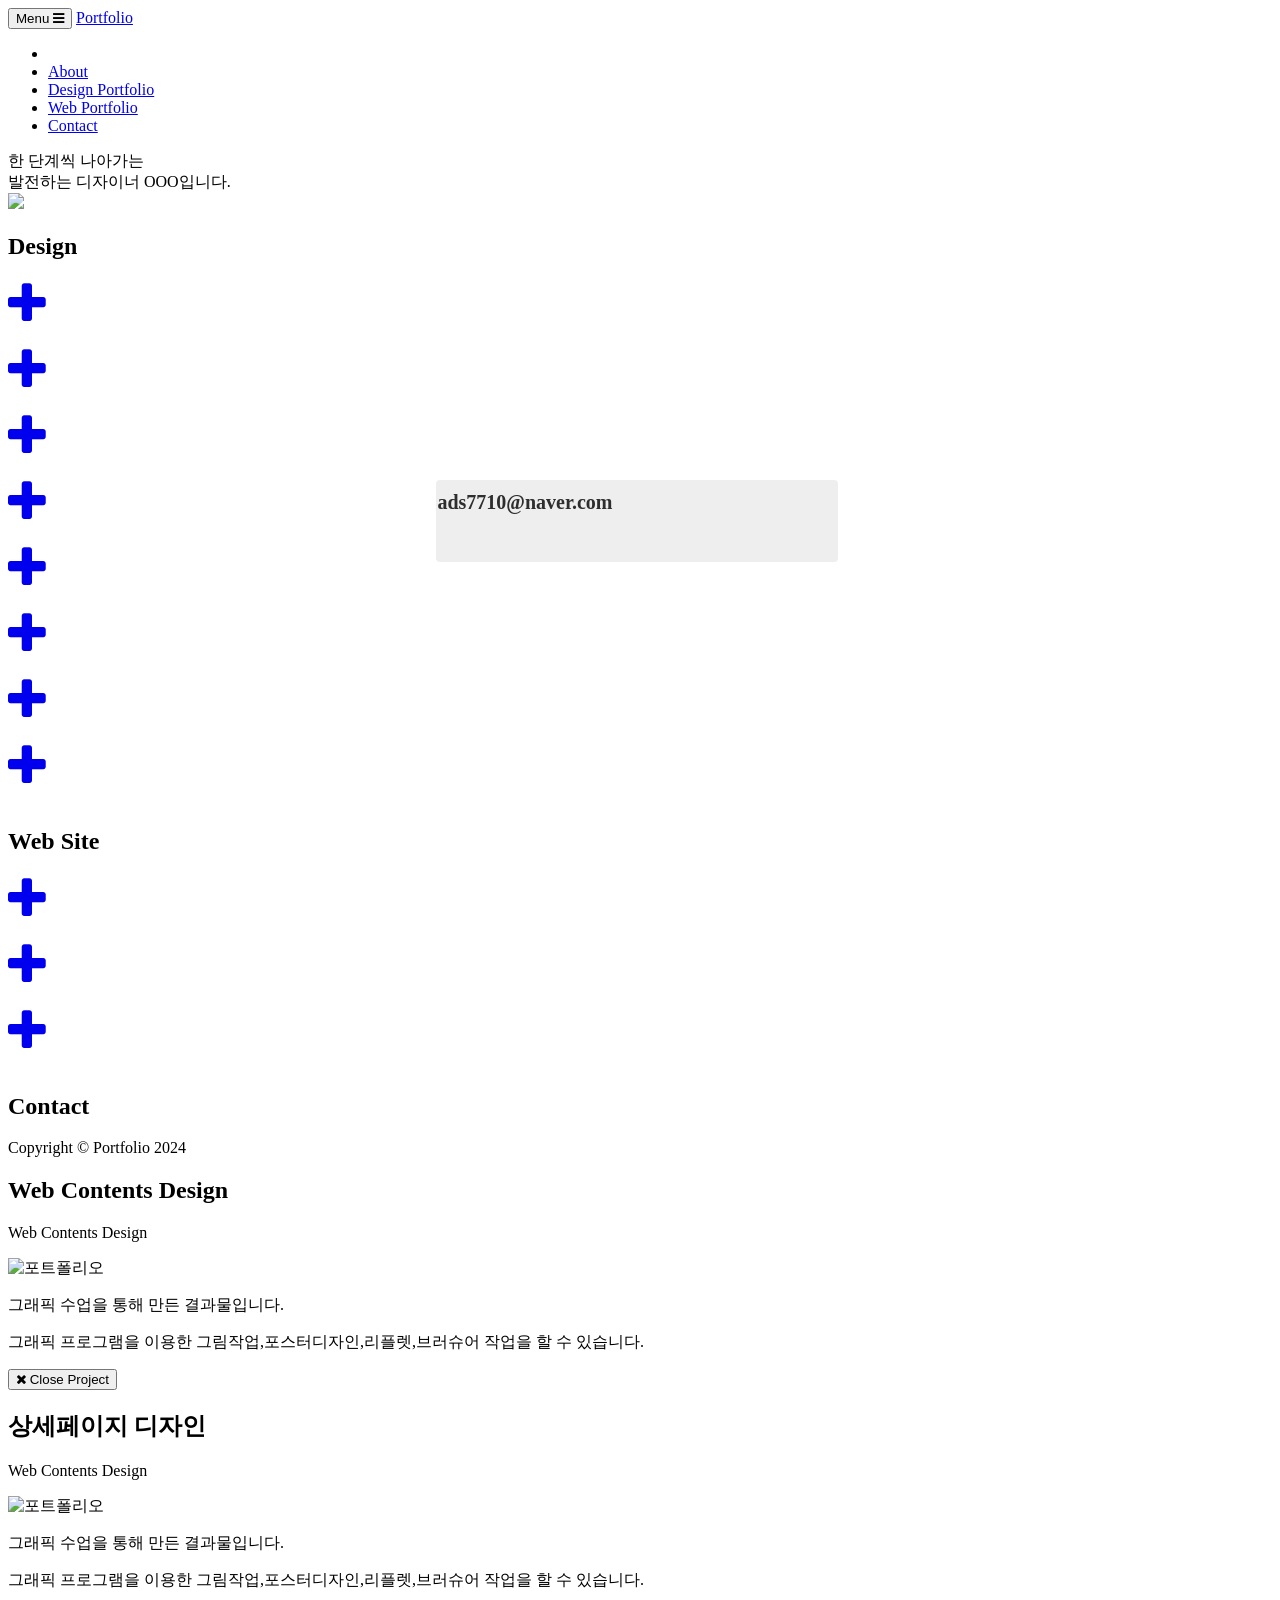
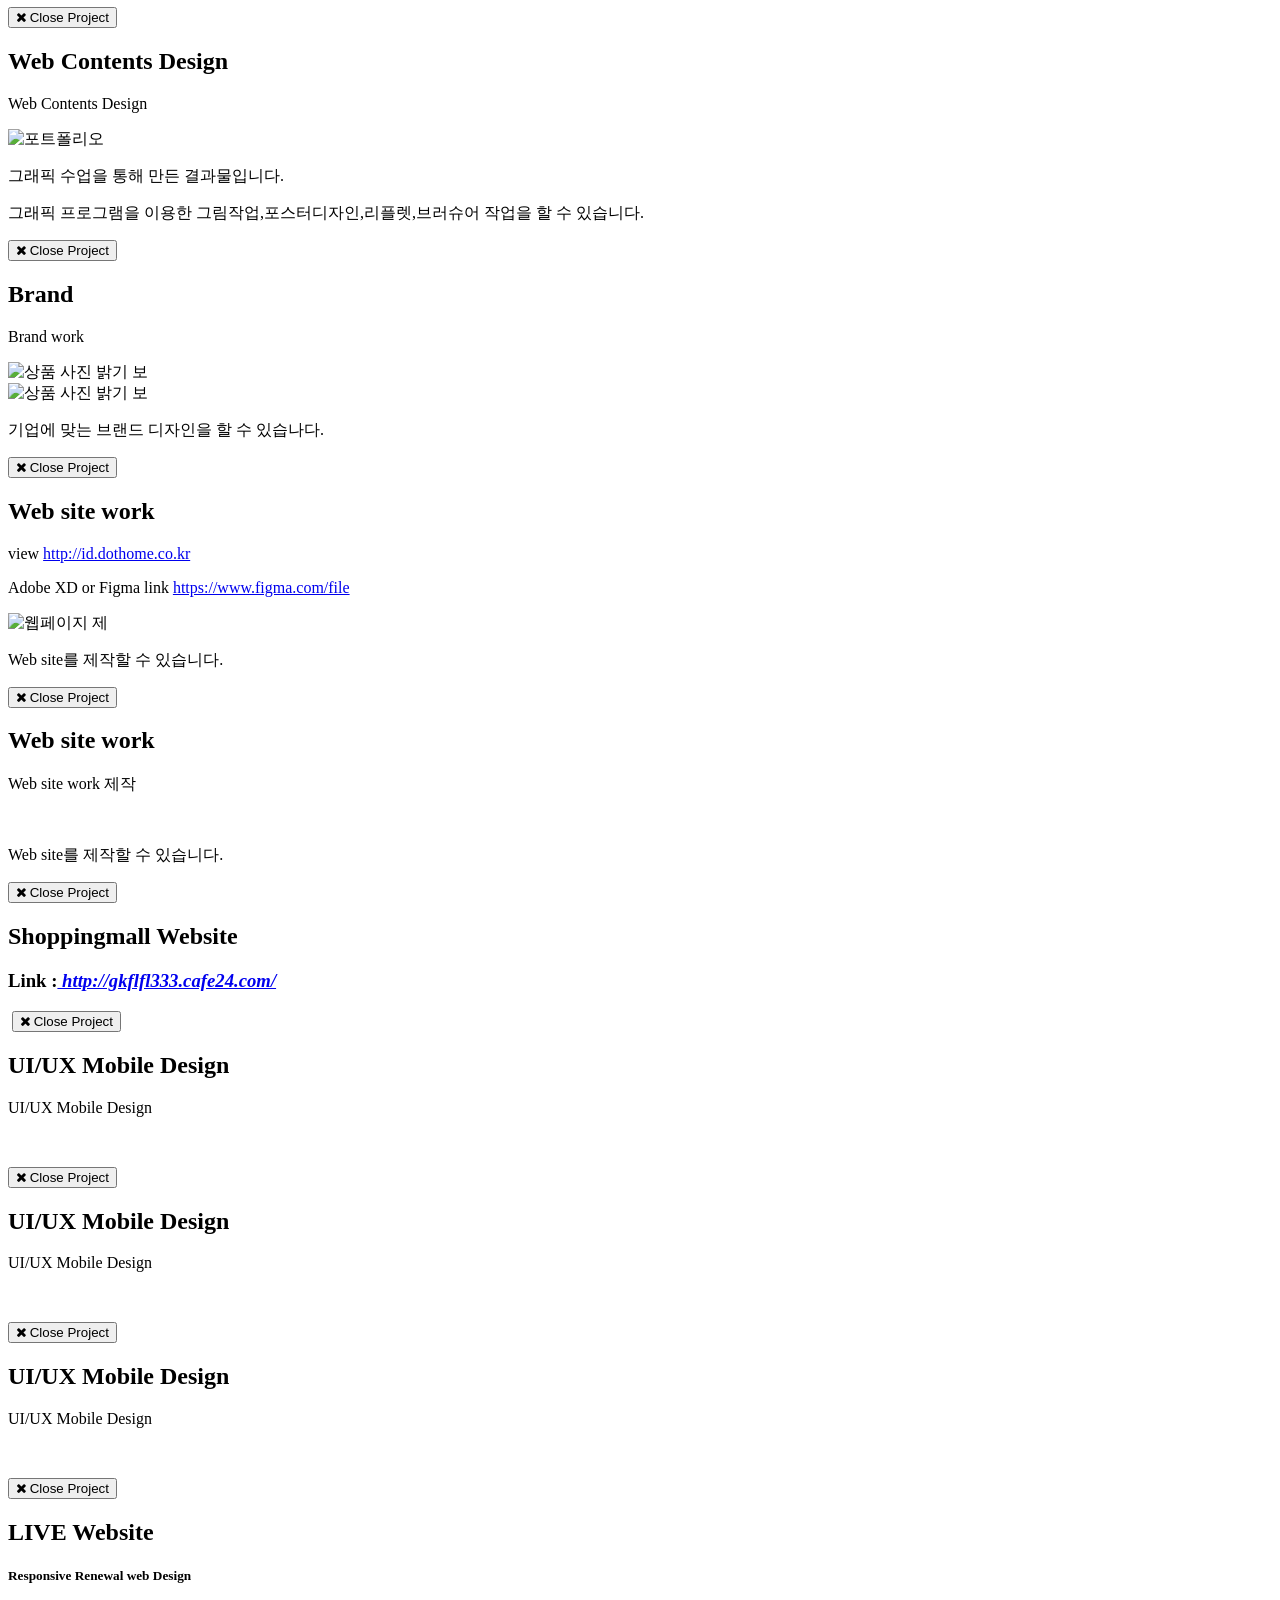
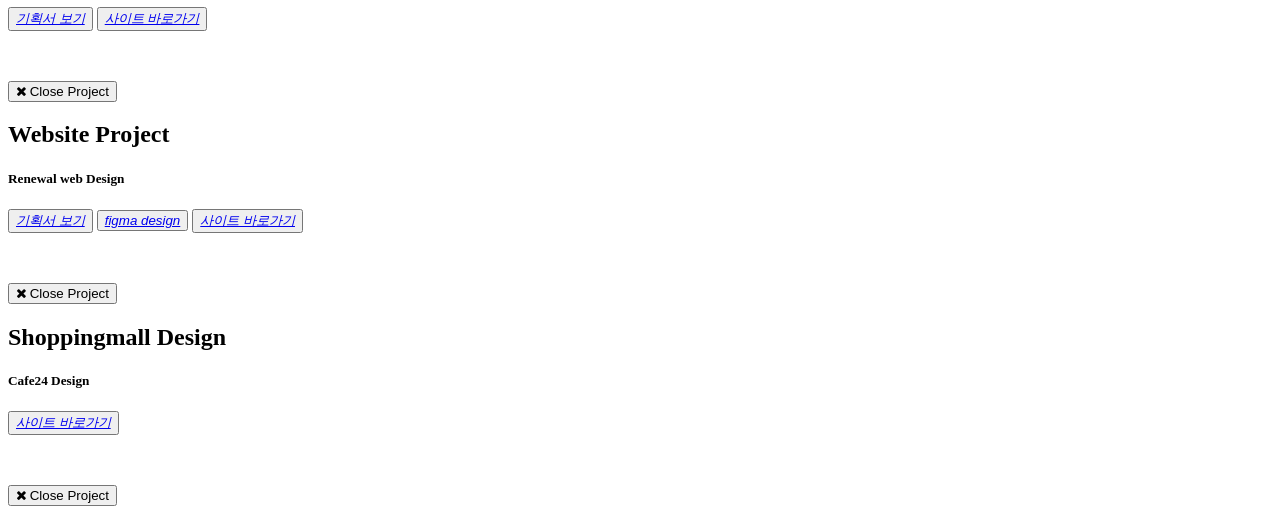
==== index0.html @ 3bef155d "Add files via upload" ====
<!DOCTYPE html>
<html lang="ko">
  <head>
    <meta charset="utf-8" />
    <meta http-equiv="X-UA-Compatible" content="IE=edge" />
    <meta name="viewport" content="width=device-width, initial-scale=1" />
    <title>portfolio</title>
    <link
      rel="stylesheet"
      href="https://cdn.jsdelivr.net/npm/wowjs@1.1.3/css/libs/animate.min.css"
    />
    <link href="vendor/bootstrap/css/bootstrap.min.css" rel="stylesheet" />
    <link
      rel="stylesheet"
      href="https://cdnjs.cloudflare.com/ajax/libs/font-awesome/4.7.0/css/font-awesome.css"
    />
    <link
      href="https://fonts.googleapis.com/css?family=Montserrat:400,700"
      rel="stylesheet"
      type="text/css"
    />
    <link href="css/agency.css" rel="stylesheet" />
  </head>

  <body id="page-top">
    <!-- #endregion Slider End -->
    <!-- Navigation -->
    <nav
      id="mainNav"
      class="navbar navbar-default navbar-custom navbar-fixed-top"
    >
      <div class="container">
        <!-- Brand and toggle get grouped for better mobile display -->
        <div class="navbar-header page-scroll">
          <button
            type="button"
            class="navbar-toggle"
            data-toggle="collapse"
            data-target="#bs-example-navbar-collapse-1"
          >
            <span class="sr-only">Toggle navigation</span> Menu
            <i class="fa fa-bars"></i>
          </button>
          <a class="navbar-brand page-scroll" href="#page-top">Portfolio</a>
        </div>

        <!-- Collect the nav links, forms, and other content for toggling -->
        <div class="collapse navbar-collapse" id="bs-example-navbar-collapse-1">
          <ul class="nav navbar-nav navbar-right">
            <li class="hidden">
              <a href="#page-top"></a>
            </li>
            <li>
              <a class="page-scroll" href="#about">About</a>
            </li>
            <li>
              <a class="page-scroll" href="#portfolio">Design Portfolio</a>
            </li>
            <li>
              <a class="page-scroll" href="#portfolio2">Web Portfolio</a>
            </li>
            <li>
              <a class="page-scroll" href="#contact">Contact</a>
            </li>
          </ul>
        </div>
        <!-- /.navbar-collapse -->
      </div>
      <!-- /.container-fluid -->
    </nav>

    <header>
      <div class="container">
        <div class="intro-text">
          <div class="intro-lead-in wow bounce" data-wow-delay="0s">
            한 단계씩 나아가는
          </div>
          <div
            class="intro-heading wow fadeInDown"
            data-wow-delay="0.6s"
            data-wow-duration="1s"
          >
            발전하는 디자이너 OOO입니다.
          </div>
          <a href="#services" class="page-scroll btn btn-xl"></a>
        </div>
      </div>
    </header>

    <!-- About Section -->
    <section id="about">
      <div class="container">
        <div class="row">
          <div class="col-lg-12">
            <img src="img/about/about.png" />
          </div>
        </div>
      </div>
    </section>

    <!-- Portfolio Grid Section -->
    <section id="portfolio" class="bg-light-gray">
      <div class="container">
        <div class="row">
          <div class="col-lg-12 text-center">
            <h2 class="subtitle">Design</h2>
          </div>
        </div>
        <div class="row">
          <div class="col-md-3 col-sm-6 portfolio-item">
            <a
              href="#portfolioModal1"
              class="portfolio-link"
              data-toggle="modal"
            >
              <div class="portfolio-hover">
                <div class="portfolio-hover-content">
                  <i class="fa fa-plus fa-3x"></i>
                </div>
              </div>
              <img
                src="img/portfolio/상세페이지_썸네일.jpg"
                class="img-responsive"
                alt=""
              />
            </a>
            <div class="caption">
              <!--  <h4> Contents </h4>
                                               <p class="text-muted"> Contents Design</p>-->
            </div>
          </div>
          <div class="col-md-3 col-sm-6 portfolio-item">
            <a
              href="#portfolioModal2"
              class="portfolio-link"
              data-toggle="modal"
            >
              <div class="portfolio-hover">
                <div class="portfolio-hover-content">
                  <i class="fa fa-plus fa-3x"></i>
                </div>
              </div>
              <img
                src="img/portfolio/sns 배너_썸네일.jpg"
                class="img-responsive"
                alt=""
              />
            </a>
            <div class="caption">
              <!-- <h4>Brand Design</h4>
                                              <p class="text-muted">Brand Design</p>-->
            </div>
          </div>
          <div class="col-md-3 col-sm-6 portfolio-item">
            <a
              href="#portfolioModal3"
              class="portfolio-link"
              data-toggle="modal"
            >
              <div class="portfolio-hover">
                <div class="portfolio-hover-content">
                  <i class="fa fa-plus fa-3x"></i>
                </div>
              </div>
              <img
                src="img/portfolio/패키지_썸네일.jpg"
                class="img-responsive"
                alt=""
              />
            </a>
            <div class="caption">
              <!--    <h4>Contents Design </h4>
                                             <p class="text-muted">Contents Design</p>-->
            </div>
          </div>
          <div class="col-md-3 col-sm-6 portfolio-item">
            <a
              href="#portfolioModal4"
              class="portfolio-link"
              data-toggle="modal"
            >
              <div class="portfolio-hover">
                <div class="portfolio-hover-content">
                  <i class="fa fa-plus fa-3x"></i>
                </div>
              </div>
              <img
                src="img/portfolio/로고_썸네일.jpg"
                class="img-responsive"
                alt=""
              />
            </a>
            <div class="caption">
              <!--  <h4>Contents Design </h4>
                                               <p class="text-muted">Contents Design </p>-->
            </div>
          </div>
          <div class="col-md-3 col-sm-6 portfolio-item">
            <a
              href="#portfolioModal5"
              class="portfolio-link"
              data-toggle="modal"
            >
              <div class="portfolio-hover">
                <div class="portfolio-hover-content">
                  <i class="fa fa-plus fa-3x"></i>
                </div>
              </div>
              <img
                src="img/portfolio/port7.png"
                class="img-responsive"
                alt=""
              />
            </a>
            <div class="caption">
              <!-- <h4>Contents Design</h4>
                                               <p class="text-muted"> Contents Design </p>-->
            </div>
          </div>
          <div class="col-md-3 col-sm-6 portfolio-item">
            <a
              href="#portfolioModal6"
              class="portfolio-link"
              data-toggle="modal"
            >
              <div class="portfolio-hover">
                <div class="portfolio-hover-content">
                  <i class="fa fa-plus fa-3x"></i>
                </div>
              </div>
              <img
                src="img/portfolio/port08.jpg"
                class="img-responsive"
                alt=""
              />
            </a>
            <div class="caption">
              <!-- <h4>Mobile UI/UX Design</h4>
                                               <p class="text-muted">Mobile UI/UX Design</p>-->
            </div>
          </div>
          <div class="col-md-3 col-sm-6 portfolio-item">
            <a
              href="#portfolioModal7"
              class="portfolio-link"
              data-toggle="modal"
            >
              <div class="portfolio-hover">
                <div class="portfolio-hover-content">
                  <i class="fa fa-plus fa-3x"></i>
                </div>
              </div>
              <img
                src="img/portfolio/port12.jpg"
                class="img-responsive"
                alt=""
              />
            </a>
            <div class="caption">
              <!--   <h4>UI/UX Design</h4>
                                            <p class="text-muted">Mobile UI/UX Design</p>-->
            </div>
          </div>
          <div class="col-md-3 col-sm-6 portfolio-item">
            <a
              href="#portfolioModal8"
              class="portfolio-link"
              data-toggle="modal"
            >
              <div class="portfolio-hover">
                <div class="portfolio-hover-content">
                  <i class="fa fa-plus fa-3x"></i>
                </div>
              </div>
              <img
                src="img/portfolio/port07.jpg"
                class="img-responsive"
                alt=""
              />
            </a>
            <div class="caption">
              <!-- <h4>UI/UX Design</h4>
                                               <p class="text-muted">Mobile UI/UX Design</p>-->
            </div>
          </div>
        </div>
      </div>
    </section>

    <!------ Web portfolio2 ------>

    <section id="portfolio2" class="">
      <div class="container">
        <div class="row">
          <div class="col-lg-12 text-center">
            <h2 class="section-subheading text-muted">Web Site</h2>
          </div>
        </div>
        <div class="row">
          <div class="col-md-4 col-sm-6 portfolio-item">
            <a
              href="#portfolioModal9"
              class="portfolio-link"
              data-toggle="modal"
            >
              <div class="portfolio-hover">
                <div class="portfolio-hover-content">
                  <i class="fa fa-plus fa-3x"></i>
                </div>
              </div>
              <img
                src="img/portfolio/port01.jpg"
                class="img-responsive"
                alt=""
              />
            </a>
            <div class="portfolio-caption"></div>
          </div>
          <div class="col-md-4 col-sm-6 portfolio-item">
            <a
              href="#portfolioModal10"
              class="portfolio-link"
              data-toggle="modal"
            >
              <div class="portfolio-hover">
                <div class="portfolio-hover-content">
                  <i class="fa fa-plus fa-3x"></i>
                </div>
              </div>
              <img
                src="img/portfolio/port05.jpg"
                class="img-responsive"
                alt=""
              />
            </a>
            <div class="portfolio-caption"></div>
          </div>
          <div class="col-md-4 col-sm-6 portfolio-item">
            <a
              href="#portfolioModal11"
              class="portfolio-link"
              data-toggle="modal"
            >
              <div class="portfolio-hover">
                <div class="portfolio-hover-content">
                  <i class="fa fa-plus fa-3x"></i>
                </div>
              </div>
              <img src="img/portfolio/shm.png" class="img-responsive" alt="" />
            </a>
            <div class="portfolio-caption"></div>
          </div>
        </div>
      </div>
    </section>

    <!-- Contact Section -->
    <section id="contact">
      <div class="container">
        <div class="row">
          <div class="col-lg-12 text-center">
            <h2 class="section-heading">Contact</h2>
            <div
              style="
                width: 400px;
                height: 70px;
                background-color: #eee;
                padding-top: 10px;
                clear: both;
                font-family: '맑은 고딕';
                font-weight: bolder;
                color: #2e2e2e;
                font-size: 20px;
                border: 1px solid transparent;
                border-radius: 4px;
                position: absolute;
                top: 50%;
                left: 43%;
                margin-top: 30px;
                margin-right: 0;
                margin-left: -114px;
                margin-bottom: 0;
              "
            >
              <span
                class="glyphicon glyphicon-envelope"
                aria-hidden="true"
              ></span>
              ads7710@naver.com
            </div>
          </div>
        </div>
      </div>
    </section>

    <footer>
      <div class="container">
        <div class="row">
          <div class="col-md-6">
            <span class="copyright">Copyright &copy; Portfolio 2024</span>
          </div>
        </div>
      </div>
    </footer>

    <!-- Project 1 -->
    <div
      class="portfolio-modal modal fade"
      id="project1"
      tabindex="-1"
      role="dialog"
      aria-hidden="true"
    >
      <div class="modal-dialog">
        <div class="modal-content">
          <div class="close-modal" data-dismiss="modal">
            <div class="lr">
              <div class="rl"></div>
            </div>
          </div>
          <div class="container">
            <div class="row">
              <div class="col-lg-12 col-lg-offset-2">
                <div class="modal-body">
                  <!-- Project Details Go Here -->
                  <h2>Web Contents Design</h2>
                  <p class="item-intro text-muted">Web Contents Design</p>
                  <img
                    class="img-centered"
                    src="img/portfolio/banner0.jpg"
                    alt="포트폴리오"
                  />
                  <p>그래픽 수업을 통해 만든 결과물입니다.</p>
                  <p>
                    그래픽 프로그램을 이용한
                    그림작업,포스터디자인,리플렛,브러슈어 작업을 할 수 있습니다.
                  </p>
                  <button
                    type="butt#a96280on"
                    class="btn btn-primary"
                    data-dismiss="modal"
                  >
                    <i class="fa fa-times"></i> Close Project
                  </button>
                </div>
              </div>
            </div>
          </div>
        </div>
      </div>
    </div>

    <div
      class="portfolio-modal modal fade"
      id="portfolioModal1"
      tabindex="-1"
      role="dialog"
      aria-hidden="true"
    >
      <div class="modal-dialog">
        <div class="modal-content">
          <div class="close-modal" data-dismiss="modal">
            <div class="lr">
              <div class="rl"></div>
            </div>
          </div>
          <div class="container">
            <div class="row">
              <div class="col-lg-12 col-lg-offset-2">
                <div class="modal-body">
                  <!-- Project Details Go Here -->
                  <h2>상세페이지 디자인</h2>
                  <p class="item-intro text-muted">Web Contents Design</p>
                  <img
                    class="img-centered"
                    src="img/portfolio/상세페이지.jpg"
                    alt="포트폴리오"
                  />
                  <p>그래픽 수업을 통해 만든 결과물입니다.</p>
                  <p>
                    그래픽 프로그램을 이용한
                    그림작업,포스터디자인,리플렛,브러슈어 작업을 할 수 있습니다.
                  </p>
                  <button
                    type="butt#a96280on"
                    class="btn btn-primary"
                    data-dismiss="modal"
                  >
                    <i class="fa fa-times"></i> Close Project
                  </button>
                </div>
              </div>
            </div>
          </div>
        </div>
      </div>
    </div>

    <!-- Portfolio Modals -->
    <!-- Use the modals below to showcase details about your portfolio projects! -->

    <!-- Portfolio Modal 1 -->
    <div
      class="portfolio-modal modal fade"
      id="portfolioModal1"
      tabindex="-1"
      role="dialog"
      aria-hidden="true"
    >
      <div class="modal-dialog">
        <div class="modal-content">
          <div class="close-modal" data-dismiss="modal">
            <div class="lr">
              <div class="rl"></div>
            </div>
          </div>
          <div class="container">
            <div class="row">
              <div class="col-lg-12 col-lg-offset-2">
                <div class="modal-body">
                  <!-- Project Details Go Here -->
                  <h2>Web Contents Design</h2>
                  <p class="item-intro text-muted">Web Contents Design</p>
                  <img
                    class="img-centered"
                    src="img/portfolio/abc.jpg"
                    alt="포트폴리오"
                  />
                  <p>그래픽 수업을 통해 만든 결과물입니다.</p>
                  <p>
                    그래픽 프로그램을 이용한
                    그림작업,포스터디자인,리플렛,브러슈어 작업을 할 수 있습니다.
                  </p>
                  <button
                    type="butt#a96280on"
                    class="btn btn-primary"
                    data-dismiss="modal"
                  >
                    <i class="fa fa-times"></i> Close Project
                  </button>
                </div>
              </div>
            </div>
          </div>
        </div>
      </div>
    </div>

    <!-- Portfolio Modal 2 -->
    <div
      class="portfolio-modal modal fade"
      id="portfolioModal2"
      tabindex="-1"
      role="dialog"
      aria-hidden="true"
    >
      <div class="modal-dialog">
        <div class="modal-content">
          <div class="close-modal" data-dismiss="modal">
            <div class="lr">
              <div class="rl"></div>
            </div>
          </div>
          <div class="container">
            <div class="row">
              <div class="col-lg-12 col-lg-offset-2">
                <div class="modal-body">
                  <h2>Brand</h2>
                  <p class="item-intro text-muted">Brand work</p>
                  <img
                    class="img-responsive img-centered"
                    src="img/portfolio/sns 배너.jpg"
                    alt="상품 사진 밝기 보"
                  /><br />
                  <img
                    class="img-responsive img-centered"
                    src="img/portfolio/doggy-on.jpg"
                    alt="상품 사진 밝기 보"
                  />
                  <p>기업에 맞는 브랜드 디자인을 할 수 있습나다.</p>
                  <p></p>
                  <button
                    type="button"
                    class="btn btn-primary"
                    data-dismiss="modal"
                  >
                    <i class="fa fa-times"></i> Close Project
                  </button>
                </div>
              </div>
            </div>
          </div>
        </div>
      </div>
    </div>

    <!-- Portfolio Modal 3 -->
    <div
      class="portfolio-modal modal fade"
      id="portfolioModal3"
      tabindex="-1"
      role="dialog"
      aria-hidden="true"
    >
      <div class="modal-dialog">
        <div class="modal-content">
          <div class="close-modal" data-dismiss="modal">
            <div class="lr">
              <div class="rl"></div>
            </div>
          </div>
          <div class="container">
            <div class="row">
              <div class="col-lg-12 col-lg-offset-2">
                <div class="modal-body">
                  <!-- Project Details Go Here -->
                  <h2>Web site work</h2>
                  <p class="item-intro text-muted"></p>
                  <p class="item-intro text-muted">
                    <span> view </span>
                    <a href="http://id.dothome.co.kr">
                      http://id.dothome.co.kr
                    </a>
                  </p>
                  <p class="item-intro text-muted">
                    <span> Adobe XD or Figma link </span>
                    <a href="http://id.dothome.co.kr">
                      https://www.figma.com/file
                    </a>
                  </p>

                  <img
                    class="img-responsive img-centered"
                    src="img/portfolio/패키지.jpg"
                    alt="웹페이지 제"
                  />

                  <p>Web site를 제작할 수 있습니다.</p>
                  <button
                    type="button"
                    class="btn btn-primary"
                    data-dismiss="modal"
                  >
                    <i class="fa fa-times"></i> Close Project
                  </button>
                </div>
              </div>
            </div>
          </div>
        </div>
      </div>
    </div>

    <!-- Portfolio Modal 4 -->
    <div
      class="portfolio-modal modal fade"
      id="portfolioModal4"
      tabindex="-1"
      role="dialog"
      aria-hidden="true"
    >
      <div class="modal-dialog">
        <div class="modal-content">
          <div class="close-modal" data-dismiss="modal">
            <div class="lr">
              <div class="rl"></div>
            </div>
          </div>
          <div class="container">
            <div class="row">
              <div class="col-lg-12 col-lg-offset-2">
                <div class="modal-body">
                  <!-- Project Details Go Here -->
                  <h2>Web site work</h2>
                  <p class="item-intro text-muted">Web site work 제작</p>

                  <img
                    class="img-responsive img-centered"
                    src="img/portfolio/로고.jpg"
                    alt=""
                  />
                  <p>Web site를 제작할 수 있습니다.</p>
                  <button
                    type="button"
                    class="btn btn-primary"
                    data-dismiss="modal"
                  >
                    <i class="fa fa-times"></i> Close Project
                  </button>
                </div>
              </div>
            </div>
          </div>
        </div>
      </div>
    </div>

    <!-- Portfolio Modal 5 -->
    <div
      class="portfolio-modal modal fade"
      id="portfolioModal5"
      tabindex="-1"
      role="dialog"
      aria-hidden="true"
    >
      <div class="modal-dialog">
        <div class="modal-content">
          <div class="close-modal" data-dismiss="modal">
            <div class="lr">
              <div class="rl"></div>
            </div>
          </div>
          <div class="container">
            <div class="row">
              <div class="col-lg-12 col-lg-offset-2">
                <div class="modal-body">
                  <!-- Project Details Go Here -->
                  <h2>Shoppingmall Website</h2>
                  <p class="item-intro text-muted"></p>
                  <h3>
                    Link :<a
                      href="http://gkflfl333.cafe24.com/"
                      style="text-transform: lowercase; font-style: italic"
                    >
                      http://gkflfl333.cafe24.com/</a
                    >
                  </h3>
                  <img
                    class="img-centered"
                    src="img/portfolio/cafe24.png"
                    alt=""
                  />

                  <button
                    type="button"
                    class="btn btn-primary"
                    data-dismiss="modal"
                  >
                    <i class="fa fa-times"></i> Close Project
                  </button>
                </div>
              </div>
            </div>
          </div>
        </div>
      </div>
    </div>

    <!-- Portfolio Modal 6 -->
    <div
      class="portfolio-modal modal fade"
      id="portfolioModal6"
      tabindex="-1"
      role="dialog"
      aria-hidden="true"
    >
      <div class="modal-dialog">
        <div class="modal-content">
          <div class="close-modal" data-dismiss="modal">
            <div class="lr">
              <div class="rl"></div>
            </div>
          </div>
          <div class="container">
            <div class="row">
              <div class="col-lg-12 col-lg-offset-2">
                <div class="modal-body">
                  <!-- Project Details Go Here -->
                  <h2>UI/UX Mobile Design</h2>
                  <p class="item-intro text-muted">UI/UX Mobile Design</p>
                  <img
                    class="img-responsive img-centered"
                    src="img/portfolio/uxui.png"
                    alt=""
                  />
                  <p></p>
                  <button
                    type="button"
                    class="btn btn-primary"
                    data-dismiss="modal"
                  >
                    <i class="fa fa-times"></i> Close Project
                  </button>
                </div>
              </div>
            </div>
          </div>
        </div>
      </div>
    </div>

    <!-- Portfolio Modal 7 -->
    <div
      class="portfolio-modal modal fade"
      id="portfolioModal7"
      tabindex="-1"
      role="dialog"
      aria-hidden="true"
    >
      <div class="modal-dialog">
        <div class="modal-content">
          <div class="close-modal" data-dismiss="modal">
            <div class="lr">
              <div class="rl"></div>
            </div>
          </div>
          <div class="container">
            <div class="row">
              <div class="col-lg-12 col-lg-offset-2">
                <div class="modal-body">
                  <!-- Project Details Go Here -->
                  <h2>UI/UX Mobile Design</h2>
                  <p class="item-intro text-muted">UI/UX Mobile Design</p>
                  <img
                    class="img-responsive img-centered"
                    src="img/portfolio/uxui.png"
                    alt=""
                  />
                  <p></p>
                  <button
                    type="button"
                    class="btn btn-primary"
                    data-dismiss="modal"
                  >
                    <i class="fa fa-times"></i> Close Project
                  </button>
                </div>
              </div>
            </div>
          </div>
        </div>
      </div>
    </div>

    <!-- Portfolio Modal 8 -->
    <div
      class="portfolio-modal modal fade"
      id="portfolioModal8"
      tabindex="-1"
      role="dialog"
      aria-hidden="true"
    >
      <div class="modal-dialog">
        <div class="modal-content">
          <div class="close-modal" data-dismiss="modal">
            <div class="lr">
              <div class="rl"></div>
            </div>
          </div>
          <div class="container">
            <div class="row">
              <div class="col-lg-12 col-lg-offset-2">
                <div class="modal-body">
                  <!-- Project Details Go Here -->
                  <h2>UI/UX Mobile Design</h2>
                  <p class="item-intro text-muted">UI/UX Mobile Design</p>
                  <img
                    class="img-responsive img-centered"
                    src="img/portfolio/uxui.png"
                    alt=""
                  />
                  <p></p>
                  <button
                    type="button"
                    class="btn btn-primary"
                    data-dismiss="modal"
                  >
                    <i class="fa fa-times"></i> Close Project
                  </button>
                </div>
              </div>
            </div>
          </div>
        </div>
      </div>
    </div>

    <!-- web Portfolio2 Modal 9 -->
    <!-- Portfolio Modal 9 -->

    <div
      class="portfolio-modal modal fade"
      id="portfolioModal9"
      tabindex="-1"
      role="dialog"
      aria-hidden="true"
    >
      <div class="modal-dialog">
        <div class="modal-content">
          <div class="close-modal" data-dismiss="modal">
            <div class="lr">
              <div class="rl"></div>
            </div>
          </div>
          <div class="container">
            <div class="row">
              <div class="col-lg-12 col-lg-offset-2">
                <div class="modal-body">
                  <!-- Project Details Go Here -->
                  <h2>LIVE Website</h2>
                  <h5>Responsive Renewal web Design</h5>
                  <p>
                    <button class="btn btn-primary">
                      <a
                        href="https://ysk0124.github.io/project2_ppt.pdf"
                        style="text-transform: lowercase; font-style: italic"
                      >
                        기획서 보기
                      </a>
                    </button>
                    <button class="btn btn-primary">
                      <a
                        href="https://ysk0124.github.io/project2_sever/index.html"
                        style="text-transform: lowercase; font-style: italic"
                      >
                        사이트 바로가기
                      </a>
                    </button>
                  </p>
                  <img
                    class="img-responsive img-centered"
                    src="img/portfolio/p09.jpg"
                    alt=""
                  />
                  <p></p>
                  <button
                    type="button"
                    class="btn btn-primary"
                    data-dismiss="modal"
                  >
                    <i class="fa fa-times"></i> Close Project
                  </button>
                </div>
              </div>
            </div>
          </div>
        </div>
      </div>
    </div>

    <!-- Portfolio Modal 10 -->
    <div
      class="portfolio-modal modal fade"
      id="portfolioModal10"
      tabindex="-1"
      role="dialog"
      aria-hidden="true"
    >
      <div class="modal-dialog">
        <div class="modal-content">
          <div class="close-modal" data-dismiss="modal">
            <div class="lr">
              <div class="rl"></div>
            </div>
          </div>
          <div class="container">
            <div class="row">
              <div class="col-lg-12 col-lg-offset-2">
                <div class="modal-body">
                  <!-- Project Details Go Here -->
                  <h2>Website Project</h2>
                  <h5 class="item-intro text-muted">Renewal web Design</h5>
                  <p>
                    <button class="btn btn-primary">
                      <a
                        href="http://bootnip.dothome.co.kr/project.pdf"
                        style="text-transform: lowercase; font-style: italic"
                      >
                        기획서 보기
                      </a>
                    </button>
                    <button class="btn btn-primary">
                      <a
                        href="http://gkflfl333.cafe24.com/"
                        style="text-transform: lowercase; font-style: italic"
                      >
                        Figma Design
                      </a>
                    </button>
                    <button class="btn btn-primary">
                      <a
                        href="http://gkflfl333.cafe24.com/"
                        style="text-transform: lowercase; font-style: italic"
                      >
                        사이트 바로가기
                      </a>
                    </button>
                  </p>
                  <img
                    class="img-responsive img-centered"
                    src="img/portfolio/p10.jpg"
                    alt=""
                  />
                  <p></p>
                  <button
                    type="button"
                    class="btn btn-primary"
                    data-dismiss="modal"
                  >
                    <i class="fa fa-times"></i> Close Project
                  </button>
                </div>
              </div>
            </div>
          </div>
        </div>
      </div>
    </div>

    <!-- Portfolio Modal 11 -->
    <div
      class="portfolio-modal modal fade"
      id="portfolioModal11"
      tabindex="-1"
      role="dialog"
      aria-hidden="true"
    >
      <div class="modal-dialog">
        <div class="modal-content">
          <div class="close-modal" data-dismiss="modal">
            <div class="lr">
              <div class="rl"></div>
            </div>
          </div>
          <div class="container">
            <div class="row">
              <div class="col-lg-12 col-lg-offset-2">
                <div class="modal-body">
                  <!-- Project Details Go Here -->
                  <h2>Shoppingmall Design</h2>
                  <h5 class="item-intro text-muted">Cafe24 Design</h5>
                  <p>
                    <button class="btn btn-primary">
                      <a
                        href="http://gkflfl333.cafe24.com/"
                        style="text-transform: lowercase; font-style: italic"
                      >
                        사이트 바로가기
                      </a>
                    </button>
                  </p>
                  <img
                    class="img-responsive img-centered"
                    src="img/portfolio/shop.jpg"
                    alt=""
                  />
                  <p></p>
                  <button
                    type="button"
                    class="btn btn-primary"
                    data-dismiss="modal"
                  >
                    <i class="fa fa-times"></i> Close Project
                  </button>
                </div>
              </div>
            </div>
          </div>
        </div>
      </div>
    </div>
    <!-- jQuery -->
    <script src="vendor/jquery/jquery.min.js"></script>

    <!-- Bootstrap Core JavaScript -->
    <script src="vendor/bootstrap/js/bootstrap.min.js"></script>

    <!-- Plugin JavaScript -->
    <script
      src="https://cdnjs.cloudflare.com/ajax/libs/jquery-easing/1.3/jquery.easing.min.js"
      integrity="sha384-mE6eXfrb8jxl0rzJDBRanYqgBxtJ6Unn4/1F7q4xRRyIw7Vdg9jP4ycT7x1iVsgb"
      crossorigin="anonymous"
    ></script>

    <!-- Contact Form JavaScript -->
    <script src="js/jqBootstrapValidation.js"></script>
    <script src="js/contact_me.js"></script>

    <!-- Theme JavaScript -->
    <script src="js/agency.min.js"></script>
    <script src="https://cdn.jsdelivr.net/npm/wowjs@1.1.3/dist/wow.min.js"></script>
    <script>
      window.addEventListener("scroll", function (e) {
        if ($(window).scrollTop() <= 50) {
          $(".wow").removeClass("animated");
          $(".wow").removeAttr("style");
          new WOW().init();
        }
      });
    </script>
  </body>
</html>
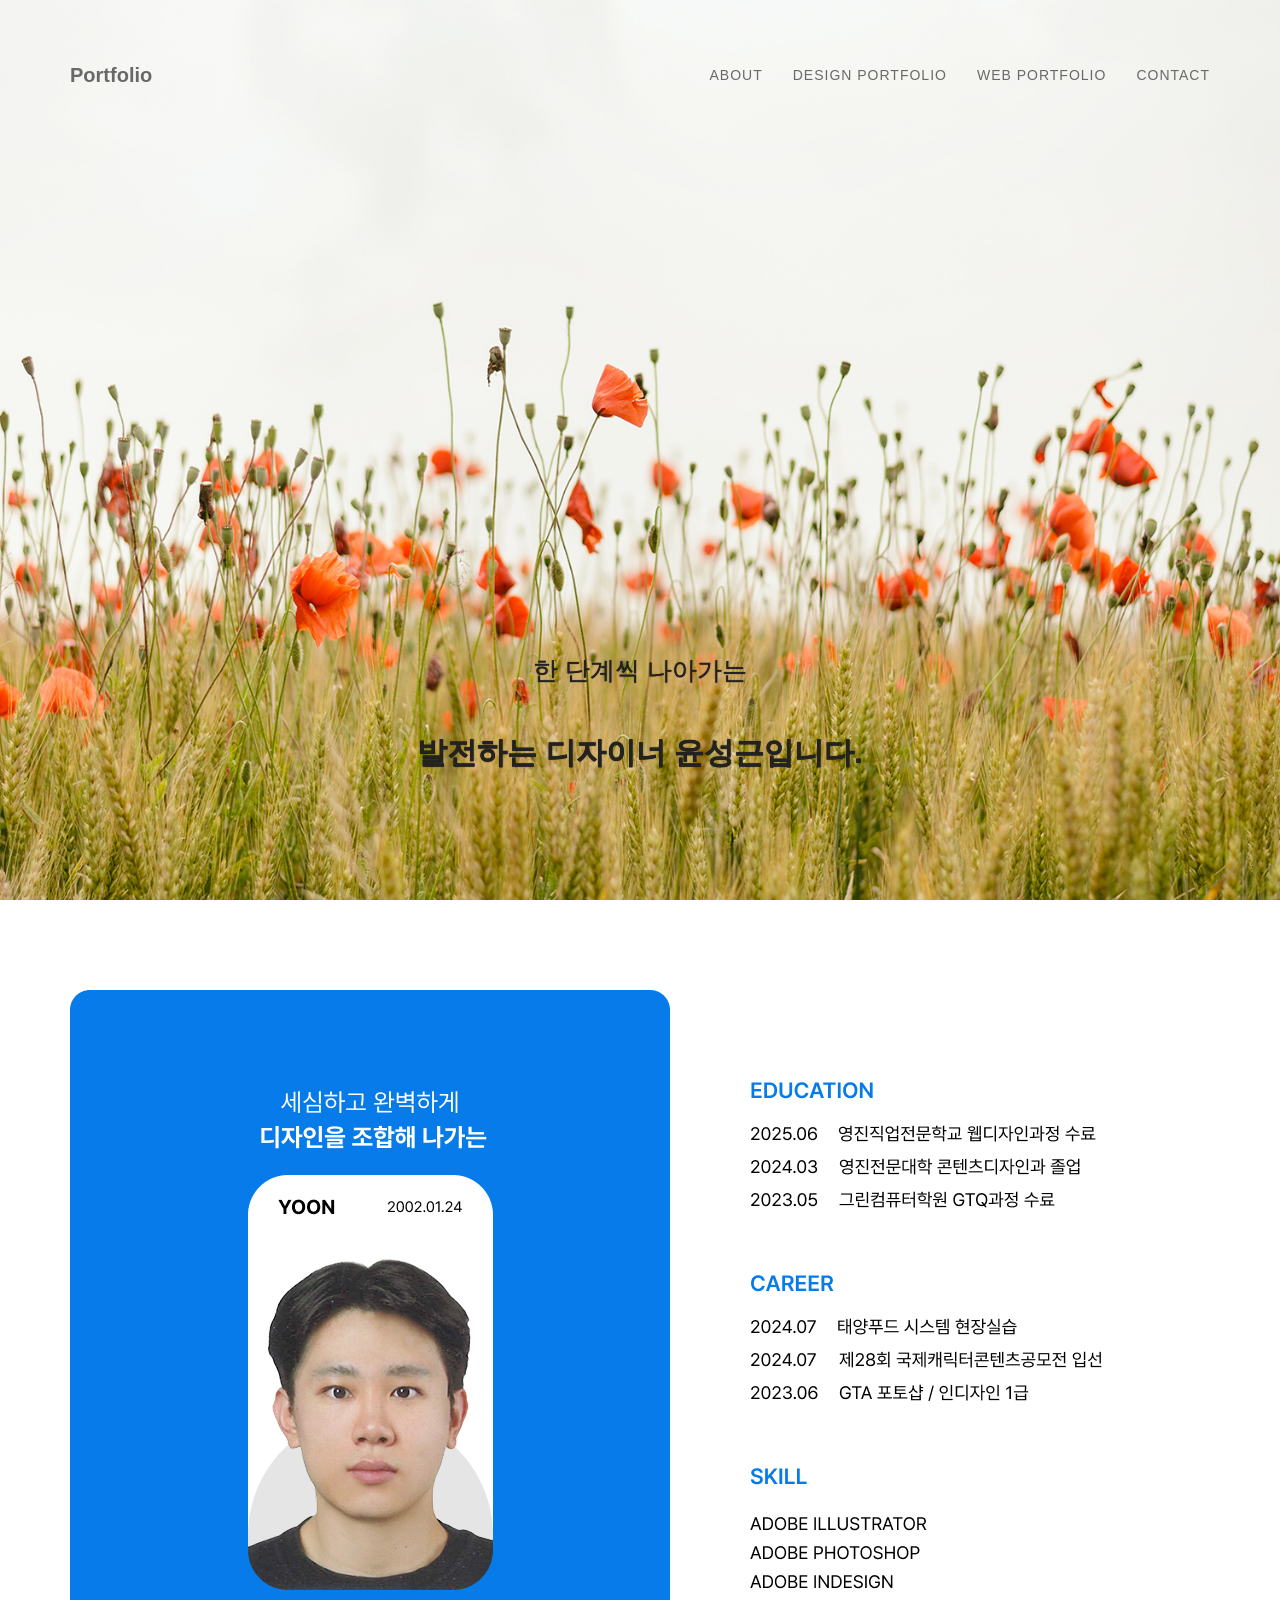
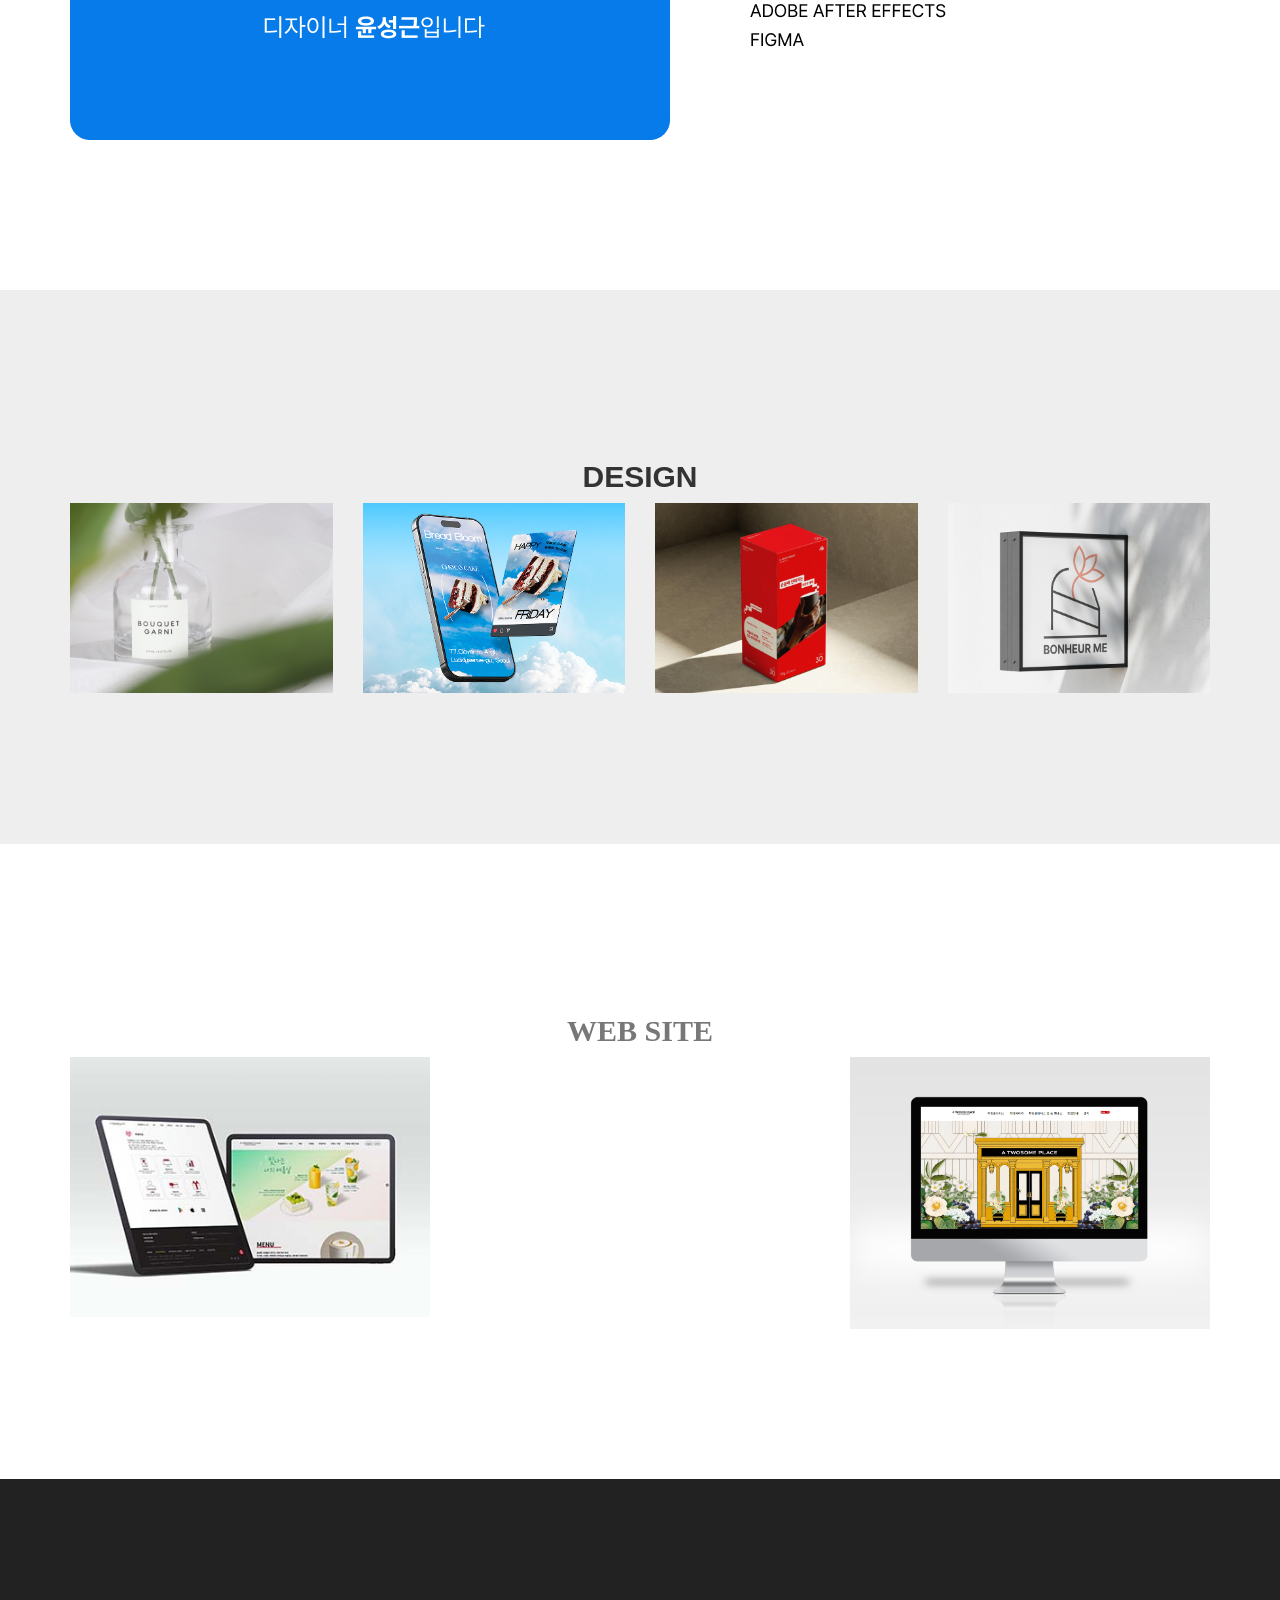
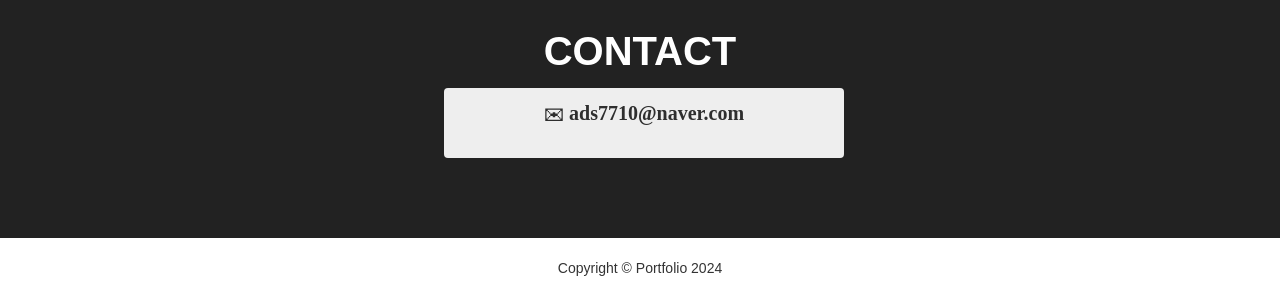
==== commit ca6bc432: "Add files via upload" ====
--- a/index0.html
+++ b/index0.html
@@ -80,7 +80,7 @@
             data-wow-delay="0.6s"
             data-wow-duration="1s"
           >
-            발전하는 디자이너 OOO입니다.
+            발전하는 디자이너 윤성근입니다.
           </div>
           <a href="#services" class="page-scroll btn btn-xl"></a>
         </div>
@@ -92,7 +92,7 @@
       <div class="container">
         <div class="row">
           <div class="col-lg-12">
-            <img src="img/about/about.png" />
+            <img src="img/about/자기소개.jpg" />
           </div>
         </div>
       </div>
@@ -207,7 +207,7 @@
                 </div>
               </div>
               <img
-                src="img/portfolio/port7.png"
+                src="img/portfolio/앱_썸네일.jpg"
                 class="img-responsive"
                 alt=""
               />
@@ -229,7 +229,7 @@
                 </div>
               </div>
               <img
-                src="img/portfolio/port08.jpg"
+                src="img/portfolio/리플렛_썸네일.jpg"
                 class="img-responsive"
                 alt=""
               />
@@ -251,7 +251,7 @@
                 </div>
               </div>
               <img
-                src="img/portfolio/port12.jpg"
+                src="img/portfolio/명함_썸네일.jpg"
                 class="img-responsive"
                 alt=""
               />
@@ -273,7 +273,7 @@
                 </div>
               </div>
               <img
-                src="img/portfolio/port07.jpg"
+                src="img/portfolio/리서치_썸네일.jpg"
                 class="img-responsive"
                 alt=""
               />
@@ -727,7 +727,7 @@
                   </h3>
                   <img
                     class="img-centered"
-                    src="img/portfolio/cafe24.png"
+                    src="img/portfolio/앱_상세페이지.jpg"
                     alt=""
                   />
 
@@ -770,7 +770,7 @@
                   <p class="item-intro text-muted">UI/UX Mobile Design</p>
                   <img
                     class="img-responsive img-centered"
-                    src="img/portfolio/uxui.png"
+                    src="img/portfolio/리플렛_상세페이지.jpg"
                     alt=""
                   />
                   <p></p>
@@ -813,7 +813,7 @@
                   <p class="item-intro text-muted">UI/UX Mobile Design</p>
                   <img
                     class="img-responsive img-centered"
-                    src="img/portfolio/uxui.png"
+                    src="img/portfolio/명함_상세페이지.jpg"
                     alt=""
                   />
                   <p></p>
@@ -856,7 +856,7 @@
                   <p class="item-intro text-muted">UI/UX Mobile Design</p>
                   <img
                     class="img-responsive img-centered"
-                    src="img/portfolio/uxui.png"
+                    src="img/portfolio/리서치 상세.jpg"
                     alt=""
                   />
                   <p></p>
--- a/css/agency.css
+++ b/css/agency.css
@@ -0,0 +1,700 @@
+/*!
+ * Start Bootstrap - Agency v3.3.7+1 (http://startbootstrap.com/template-overviews/agency)
+ * Copyright 2013-2016 Start Bootstrap
+ * Licensed under MIT (https://github.com/BlackrockDigital/startbootstrap/blob/gh-pages/LICENSE)
+ */
+.btn-primary.active,
+.btn-primary:active,
+.btn-xl.active,
+.btn-xl:active,
+.open .dropdown-toggle.btn-primary,
+.open .dropdown-toggle.btn-xl {
+    background-image: none
+}
+
+body {
+    overflow-x: hidden;
+    font-family: "Roboto Slab", "Helvetica Neue", Helvetica, Arial, sans-serif;
+    webkit-tap-highlight-color: #fed136
+}
+
+.btn-primary,
+.btn-xl,
+h1,
+h2,
+h3,
+h4,
+h5,
+h6 {
+    font-family: Montserrat, "Helvetica Neue", Helvetica, Arial, sans-serif;
+    text-transform: uppercase;
+    font-weight: 700
+}
+
+.text-muted {
+    color: #777777;
+    font-family: 'alex-brush';
+}
+
+.text-primary,
+a {
+    color: #000000
+}
+
+p {
+    font-size: 14px;
+    line-height: 1.75
+}
+
+p.large {
+    font-size: 16px
+}
+
+a,
+a.active,
+a:active,
+a:focus,
+a:hover {
+    outline: 0
+}
+
+a.active,
+a:active,
+a:focus,
+a:hover {
+    color: #eee;
+}
+
+.img-centered {
+    margin: 0 auto
+}
+
+.bg-light-gray {
+    background-color: #eee
+}
+
+.bg-darkest-gray {
+    background-color: antiquewhite;
+}
+
+.btn-primary {
+    color: #444444;
+    background-color: white;
+    border-color: #444444
+}
+
+.btn-primary.active,
+.btn-primary:active,
+.btn-primary:focus,
+.btn-primary:hover,
+.open .dropdown-toggle.btn-primary {
+    color: #696969;
+    background-color: #444444;
+    border-color: #696969;
+}
+
+.btn-primary.disabled,
+.btn-primary.disabled.active,
+.btn-primary.disabled:active,
+.btn-primary.disabled:focus,
+.btn-primary.disabled:hover,
+.btn-primary[disabled],
+.btn-primary[disabled].active,
+.btn-primary[disabled]:active,
+.btn-primary[disabled]:focus,
+.btn-primary[disabled]:hover,
+fieldset[disabled] .btn-primary,
+fieldset[disabled] .btn-primary.active,
+fieldset[disabled] .btn-primary:active,
+fieldset[disabled] .btn-primary:focus,
+fieldset[disabled] .btn-primary:hover {
+    background-color: #fed136;
+    border-color: #fed136
+}
+
+.btn-primary .badge {
+    color: #fed136;
+    background-color: #fff
+}
+
+.btn-xl {
+    color: #ffffff;
+    background-color: border-color: #696969;
+    border-radius: 3px;
+    font-size: 18px;
+    padding: 20px 40px
+}
+
+.btn-xl.active,
+.btn-xl:active,
+.btn-xl:focus,
+.btn-xl:hover,
+.open .dropdown-toggle.btn-xl {
+    color: #ffffff;
+    background-color: rgba(198, 198, 198, 0.4);
+    border-color: rgba(198, 198, 198, 0.4);
+
+}
+
+.btn-xl.disabled,
+.btn-xl.disabled.active,
+.btn-xl.disabled:active,
+.btn-xl.disabled:focus,
+.btn-xl.disabled:hover,
+.btn-xl[disabled],
+.btn-xl[disabled].active,
+.btn-xl[disabled]:active,
+.btn-xl[disabled]:focus,
+.btn-xl[disabled]:hover,
+fieldset[disabled] .btn-xl,
+fieldset[disabled] .btn-xl.active,
+fieldset[disabled] .btn-xl:active,
+fieldset[disabled] .btn-xl:focus,
+fieldset[disabled] .btn-xl:hover {
+    background-color: #fed136;
+    border-color: #fed136
+}
+
+.btn-xl .badge {
+    color: #fed136;
+    background-color: #fff
+}
+
+.navbar-custom {
+    background-color: #696969;
+    border-color: transparent
+}
+
+.navbar-custom .navbar-brand {
+    color: #696969;
+    font-family: "Helvetica Neue", Helvetica, Arial, sans-serif;
+    font-weight: bolder;
+}
+
+.navbar-custom .navbar-brand.active,
+.navbar-custom .navbar-brand:active,
+.navbar-custom .navbar-brand:focus,
+.navbar-custom .navbar-brand:hover {
+    color: #696969;
+    font-family: "Helvetica Neue", Helvetica, Arial, sans-serif;
+}
+
+.navbar-custom .nav li a,
+.navbar-custom .navbar-toggle {
+    font-family: Montserrat, "Helvetica Neue", Helvetica, Arial, sans-serif;
+    color: #696969;
+    text-transform: uppercase
+}
+
+.navbar-custom .navbar-collapse {
+    border-color: rgba(255, 255, 255, 1);
+    color: white;
+}
+
+.navbar-custom .navbar-toggle {
+    background-color: white;
+    border-color: ;
+    font-size: 12px
+}
+
+.navbar-custom .navbar-toggle:focus,
+.navbar-custom .navbar-toggle:hover {
+    background-color: white;
+    font-weight: bold;
+}
+
+.navbar-custom .nav li a {
+    font-weight: 510;
+    letter-spacing: 1px;
+    color: #696969;
+}
+
+.navbar-custom .nav li a:focus,
+.navbar-custom .nav li a:hover {
+    color: #c6c6c6;
+    outline: 0
+}
+
+.navbar-custom .navbar-nav > .active > a {
+    border-radius: 0;
+    color: #080808;
+    background-color: darkslategray
+}
+
+.navbar-custom .navbar-nav > .active > a:focus,
+.navbar-custom .navbar-nav > .active > a:hover {
+    color: #c6c6c6;
+    background-color: #444444
+}
+
+@media (min-width:768px) {
+    .navbar-custom {
+        background-color: transparent;
+        padding: 50px 0;
+        -webkit-transition: padding .3s;
+        -moz-transition: padding .3s;
+        transition: padding .3s;
+        border: none
+    }
+
+    .navbar-custom .navbar-brand {
+        font-size: 2rem;
+        -webkit-transition: all .3s;
+        -moz-transition: all .3s;
+        transition: all .3s
+    }
+
+    .navbar-custom .navbar-nav > .active > a {
+        border-radius: 3px
+    }
+
+    .navbar-custom.affix {
+        background-color: #121213;
+        padding: 10px 0
+    }
+
+    .navbar-custom.affix .navbar-brand {
+        font-size: 1.5em
+    }
+}
+
+header {
+    height: 100vh;
+    background-image: url(../img/ba12.jpg);
+    background-repeat: no-repeat;
+    background-attachment: scroll;
+    background-position: center center;
+    -webkit-background-size: 100% 100%;
+    -moz-background-size: cover;
+    background-size: 100% 100%;
+    -o-background-size: cover;
+    text-align: center;
+    color: #222;
+
+}
+
+header .intro-text {
+    padding-top: 550px;
+    padding-bottom: 4rem
+}
+
+header .intro-text .intro-lead-in {
+    font-family: "Droid Serif", "Helvetica Neue", Helvetica, Arial, sans-serif;
+    font-style: 500;
+    font-size: 25px;
+    line-height: 22px;
+    margin-bottom: 25px;
+}
+
+header .intro-text .intro-heading {
+    font-family: "맑은 고딕", Montserrat, "Helvetica Neue", Helvetica, Arial, sans-serif;
+    text-transform: uppercase;
+    font-weight: 600;
+    font-size: 30px;
+    line-height: 50px;
+    margin-bottom: 25px;
+
+}
+
+@media (min-width:768px) {
+    header .intro-text {
+        padding-top: 650px;
+        padding-bottom: 200px
+    }
+
+    header .intro-text .intro-lead-in {
+        font-family: "Droid Serif", "Helvetica Neue", Helvetica, Arial, sans-serif;
+        font-style: normal;
+        font-size: 25px;
+        line-height: 40px;
+        margin-bottom: 25px;
+        text-shadow: 0px 0px 1px #000;
+    }
+
+    header .intro-text .intro-heading {
+        font-family: "맑은 고딕"Montserrat, "Helvetica Neue", Helvetica, Arial, sans-serif;
+        text-transform: uppercase;
+        font-weight: 600;
+        font-size: 30px;
+        line-height: 75px;
+        margin-bottom: 50px;
+        text-shadow: 0px 0px 1px #000;
+    }
+}
+
+section {
+    padding: 170px 0;
+}
+
+section h2.section-heading {
+    font-size: 40px;
+    margin-top: 0;
+    margin-bottom: 15px;
+}
+
+section h4 {
+    font-size: 1.8rem;
+    font-family: "Droid Serif", "Helvetica Neue", Helvetica, Arial, sans-serif;
+    text-transform: none;
+    font-weight: 400;
+    margin-bottom: 20px;
+}
+
+@media (min-width: 768px) {
+    section {
+        padding: 150px 0;
+    }
+}
+
+@media (max-width: 600px) {
+    section {
+        padding: 150px 0;
+    }
+
+    .navbar-custom {
+        padding: 1.5rem 0.5rem;
+        background: rgba(0, 0, 0.7)
+    }
+
+    .navbar-custom .nav {
+        padding: 2rem 0.5rem;
+    }
+
+    .navbar-custom .navbar-brand {
+        font-size: 2rem;
+        color: white;
+    }
+
+    .navbar-custom .nav li a {
+        color: white;
+    }
+
+}
+
+
+.service-heading {
+    margin: 15px 0;
+    text-transform: none;
+}
+
+#portfolio .portfolio-item {
+    margin: 0 0 5px;
+    right: 0;
+}
+
+#portfolio .portfolio-item img {
+    width: 100%;
+}
+
+#portfolio2 .portfolio-item img {
+    width: 100%;
+}
+
+.portfolio-item .portfolio-link {
+    display: block;
+    position: relative;
+    max-width: 440px;
+    margin: 0 auto;
+}
+
+.portfolio-item .portfolio-link .portfolio-hover {
+    background: rgba(0, 0, 0, 0.5);
+    position: absolute;
+    width: 100%;
+    height: 100%;
+    opacity: 0;
+    transition: all ease 0.5s;
+    -webkit-transition: all ease 0.5s;
+    -moz-transition: all ease 0.5s;
+}
+
+.portfolio-item .portfolio-link .portfolio-hover:hover {
+    opacity: 1;
+}
+
+.portfolio-item .portfolio-link .portfolio-hover .portfolio-hover-content {
+    position: absolute;
+    width: 100%;
+    height: 20px;
+    font-size: 20px;
+    text-align: center;
+    top: 50%;
+    margin-top: -12px;
+    color: white;
+}
+
+#portfolio .portfolio-item .portfolio-link .portfolio-hover .portfolio-hover-content i {
+    margin-top: -12px;
+}
+
+#portfolio .portfolio-item .portfolio-link .portfolio-hover .portfolio-hover-content h3,
+#portfolio .portfolio-item .portfolio-link .portfolio-hover .portfolio-hover-content h4 {
+    margin: 0;
+}
+
+#portfolio .portfolio-item .portfolio-caption {
+    max-width: 400px;
+    margin: 0 auto;
+    background-color: white;
+    text-align: center;
+    padding: 15px;
+}
+
+#portfolio .portfolio-item .portfolio-caption h4 {
+    text-transform: capitalize;
+    margin: 0;
+}
+
+#portfolio .portfolio-item .portfolio-caption p {
+    font-family: "Droid Serif", "Helvetica Neue", Helvetica, Arial, sans-serif;
+    font-style: italic;
+    font-size: 16px;
+    margin: 0;
+}
+
+#portfolio * {
+    z-index: 2;
+}
+
+@media (min-width: 767px) {
+    #portfolio .portfolio-item {
+        margin: 0 auto;
+    }
+
+
+    aside.clients img {
+        margin: 50px auto;
+    }
+
+    section#about {
+        padding-top: 90px;
+
+    }
+
+    section#contact {
+        background-color: #222222;
+        background-image: url('../img/map-image.png');
+        background-position: center;
+        background-repeat: no-repeat;
+    }
+
+    section#contact .section-heading {
+        color: white;
+    }
+
+    section#contact .form-group {
+        margin-bottom: 25px;
+    }
+
+    section#contact .form-group input,
+    section#contact .form-group textarea {
+        padding: 20px;
+    }
+
+    section#contact .form-group input.form-control {
+        height: auto;
+    }
+
+    section#contact .form-group textarea.form-control {
+        height: 236px;
+    }
+
+    section#contact .form-control:focus {
+        border-color: #fed136;
+        box-shadow: none;
+    }
+
+    section#contact ::-webkit-input-placeholder {
+        font-family: "Montserrat", "Helvetica Neue", Helvetica, Arial, sans-serif;
+        text-transform: uppercase;
+        font-weight: 700;
+        color: #eeeeee;
+    }
+
+    section#contact :-moz-placeholder {
+        /* Firefox 18- */
+        font-family: "Montserrat", "Helvetica Neue", Helvetica, Arial, sans-serif;
+        text-transform: uppercase;
+        font-weight: 700;
+        color: #eeeeee;
+    }
+
+    section#contact ::-moz-placeholder {
+        /* Firefox 19+ */
+        font-family: "Montserrat", "Helvetica Neue", Helvetica, Arial, sans-serif;
+        text-transform: uppercase;
+        font-weight: 700;
+        color: #eeeeee;
+    }
+
+    section#contact :-ms-input-placeholder {
+        font-family: "Montserrat", "Helvetica Neue", Helvetica, Arial, sans-serif;
+        text-transform: uppercase;
+        font-weight: 700;
+        color: #eeeeee;
+    }
+
+    section#contact .text-danger {
+        color: #e74c3c;
+    }
+
+    footer {
+        padding: 10px 0;
+        text-align: center;
+    }
+
+    footer span.copyright {
+        line-height: 40px;
+        font-family: "Montserrat", "Helvetica Neue", Helvetica, Arial, sans-serif;
+        text-transform: uppercase;
+        text-transform: none;
+    }
+
+    footer ul.quicklinks {
+        margin-bottom: 0;
+        line-height: 40px;
+        font-family: "Montserrat", "Helvetica Neue", Helvetica, Arial, sans-serif;
+        text-transform: uppercase;
+        text-transform: none;
+    }
+
+    ul.social-buttons {
+        margin-bottom: 0;
+    }
+
+    ul.social-buttons li a {
+        display: block;
+        background-color: #222222;
+        height: 40px;
+        width: 40px;
+        border-radius: 100%;
+        font-size: 20px;
+        line-height: 40px;
+        color: white;
+        outline: none;
+        -webkit-transition: all 0.3s;
+        -moz-transition: all 0.3s;
+        transition: all 0.3s;
+    }
+
+    ul.social-buttons li a:hover,
+    ul.social-buttons li a:focus,
+    ul.social-buttons li a:active {
+        background-color: #fed136;
+    }
+
+    .btn:focus,
+    .btn:active,
+    .btn.active,
+    .btn:active:focus {
+        outline: none;
+    }
+
+    .portfolio-modal .modal-dialog {
+        margin: 0;
+        height: 100%;
+        width: auto;
+    }
+
+    .portfolio-modal .modal-content {
+        border-radius: 0;
+        background-clip: border-box;
+        -webkit-box-shadow: none;
+        box-shadow: none;
+        border: none;
+        min-height: 100%;
+        padding: 100px 0;
+        text-align: center;
+    }
+
+    .portfolio-modal .modal-content h2 {
+        margin-bottom: 15px;
+        font-size: 3em;
+    }
+
+    .portfolio-modal .modal-content p {
+        margin-bottom: 30px;
+    }
+
+    .portfolio-modal .modal-content p.item-intro {
+        margin: 20px 0 30px;
+        font-family: "Droid Serif", "Helvetica Neue", Helvetica, Arial, sans-serif;
+        font-style: italic;
+        font-size: 16px;
+    }
+
+    .portfolio-modal .modal-content ul.list-inline {
+        margin-bottom: 30px;
+        margin-top: 0;
+    }
+
+    .portfolio-modal .modal-content img {
+        width: 1200px;
+        margin-bottom: 30px;
+    }
+
+    .portfolio-modal .close-modal {
+        position: absolute;
+        width: 75px;
+        height: 75px;
+        background-color: transparent;
+        top: 25px;
+        right: 25px;
+        cursor: pointer;
+    }
+
+    .portfolio-modal .close-modal:hover {
+        opacity: 0.3;
+    }
+
+    .portfolio-modal .close-modal .lr {
+        height: 75px;
+        width: 1px;
+        margin-left: 35px;
+        background-color: #222222;
+        transform: rotate(45deg);
+        -ms-transform: rotate(45deg);
+        /* IE 9 */
+        -webkit-transform: rotate(45deg);
+        /* Safari and Chrome */
+        z-index: 1051;
+    }
+
+    .portfolio-modal .close-modal .lr .rl {
+        height: 75px;
+        width: 1px;
+        background-color: #222222;
+        transform: rotate(90deg);
+        -ms-transform: rotate(90deg);
+        /* IE 9 */
+        -webkit-transform: rotate(90deg);
+        /* Safari and Chrome */
+        z-index: 1052;
+    }
+
+    .portfolio-modal .modal-backdrop {
+        opacity: 0;
+        display: none;
+    }
+
+    ::-moz-selection {
+        text-shadow: none;
+        background: #fed136;
+    }
+
+    ::selection {
+        text-shadow: none;
+        background: #fed136;
+    }
+
+    img::selection {
+        background: transparent;
+    }
+
+    img::-moz-selection {
+        background: transparent;
+    }
+
+    body {
+        webkit-tap-highlight-color: #fed136;
+    }
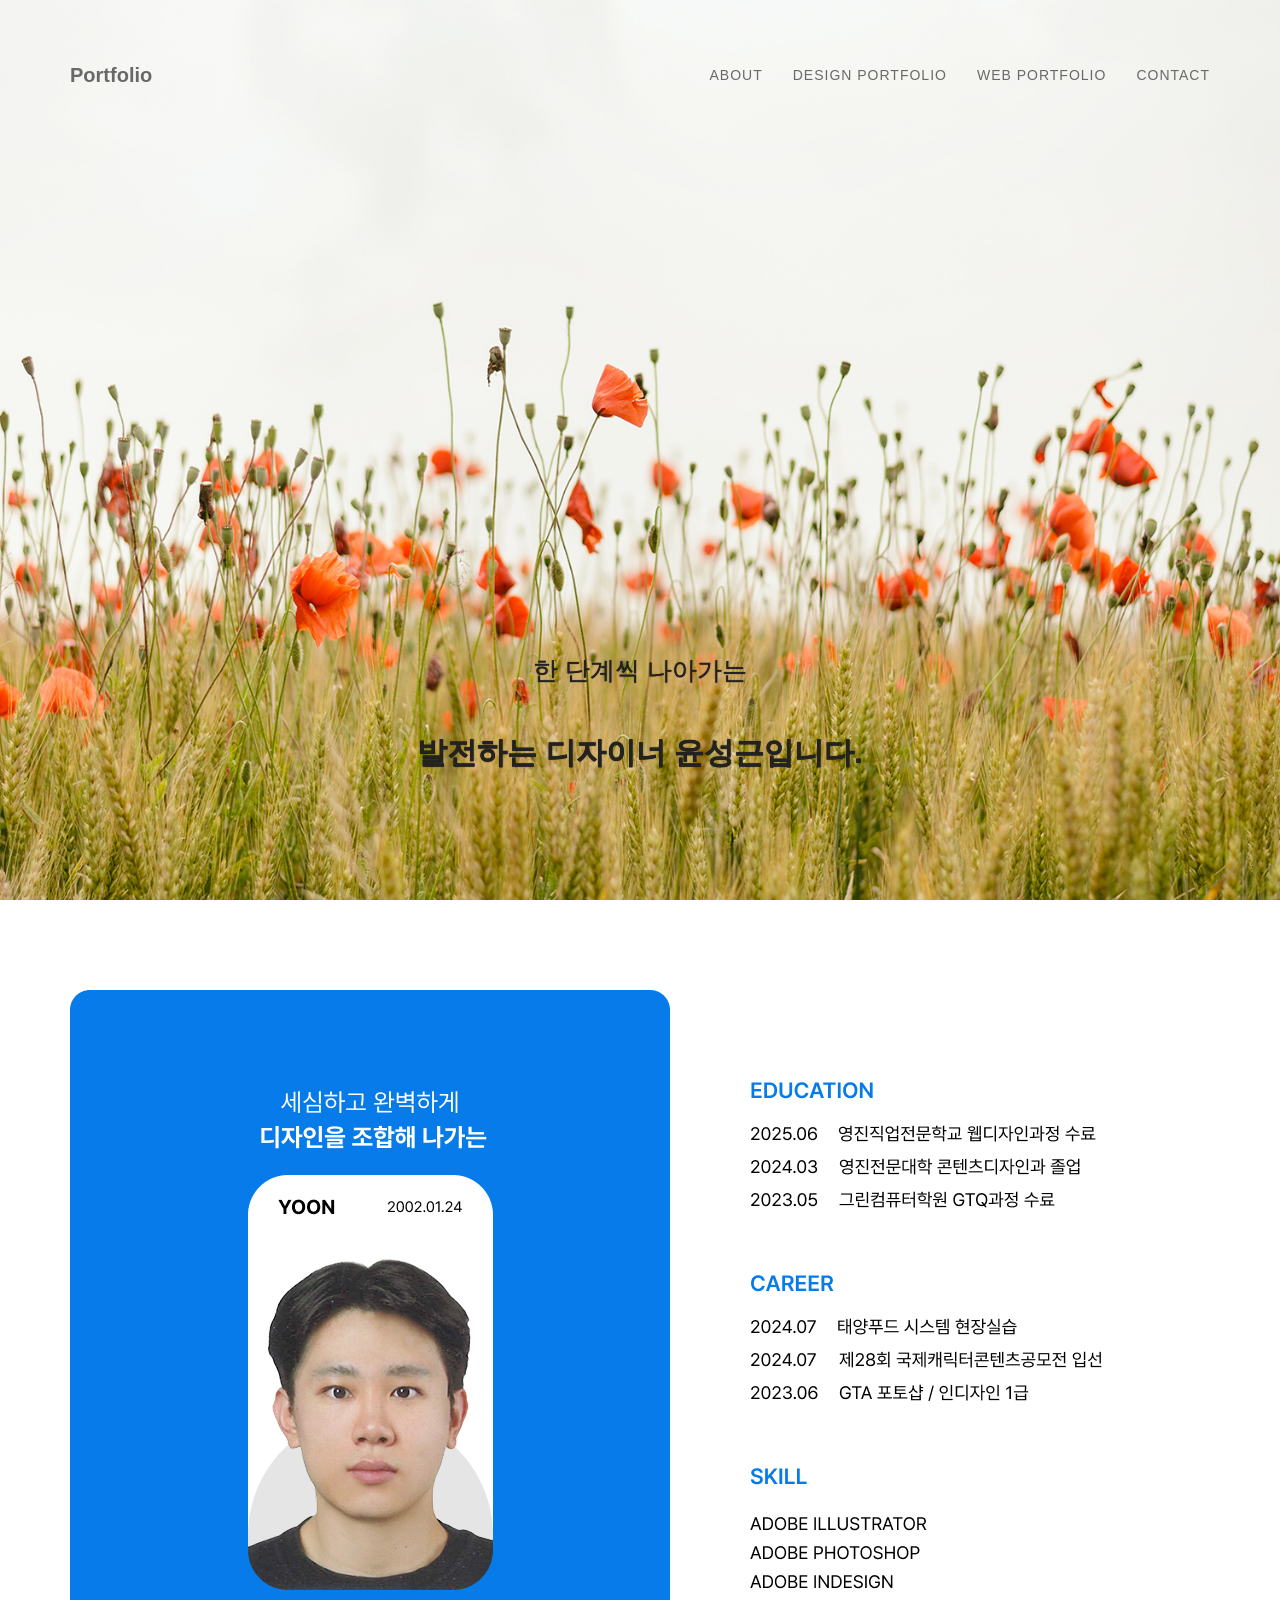
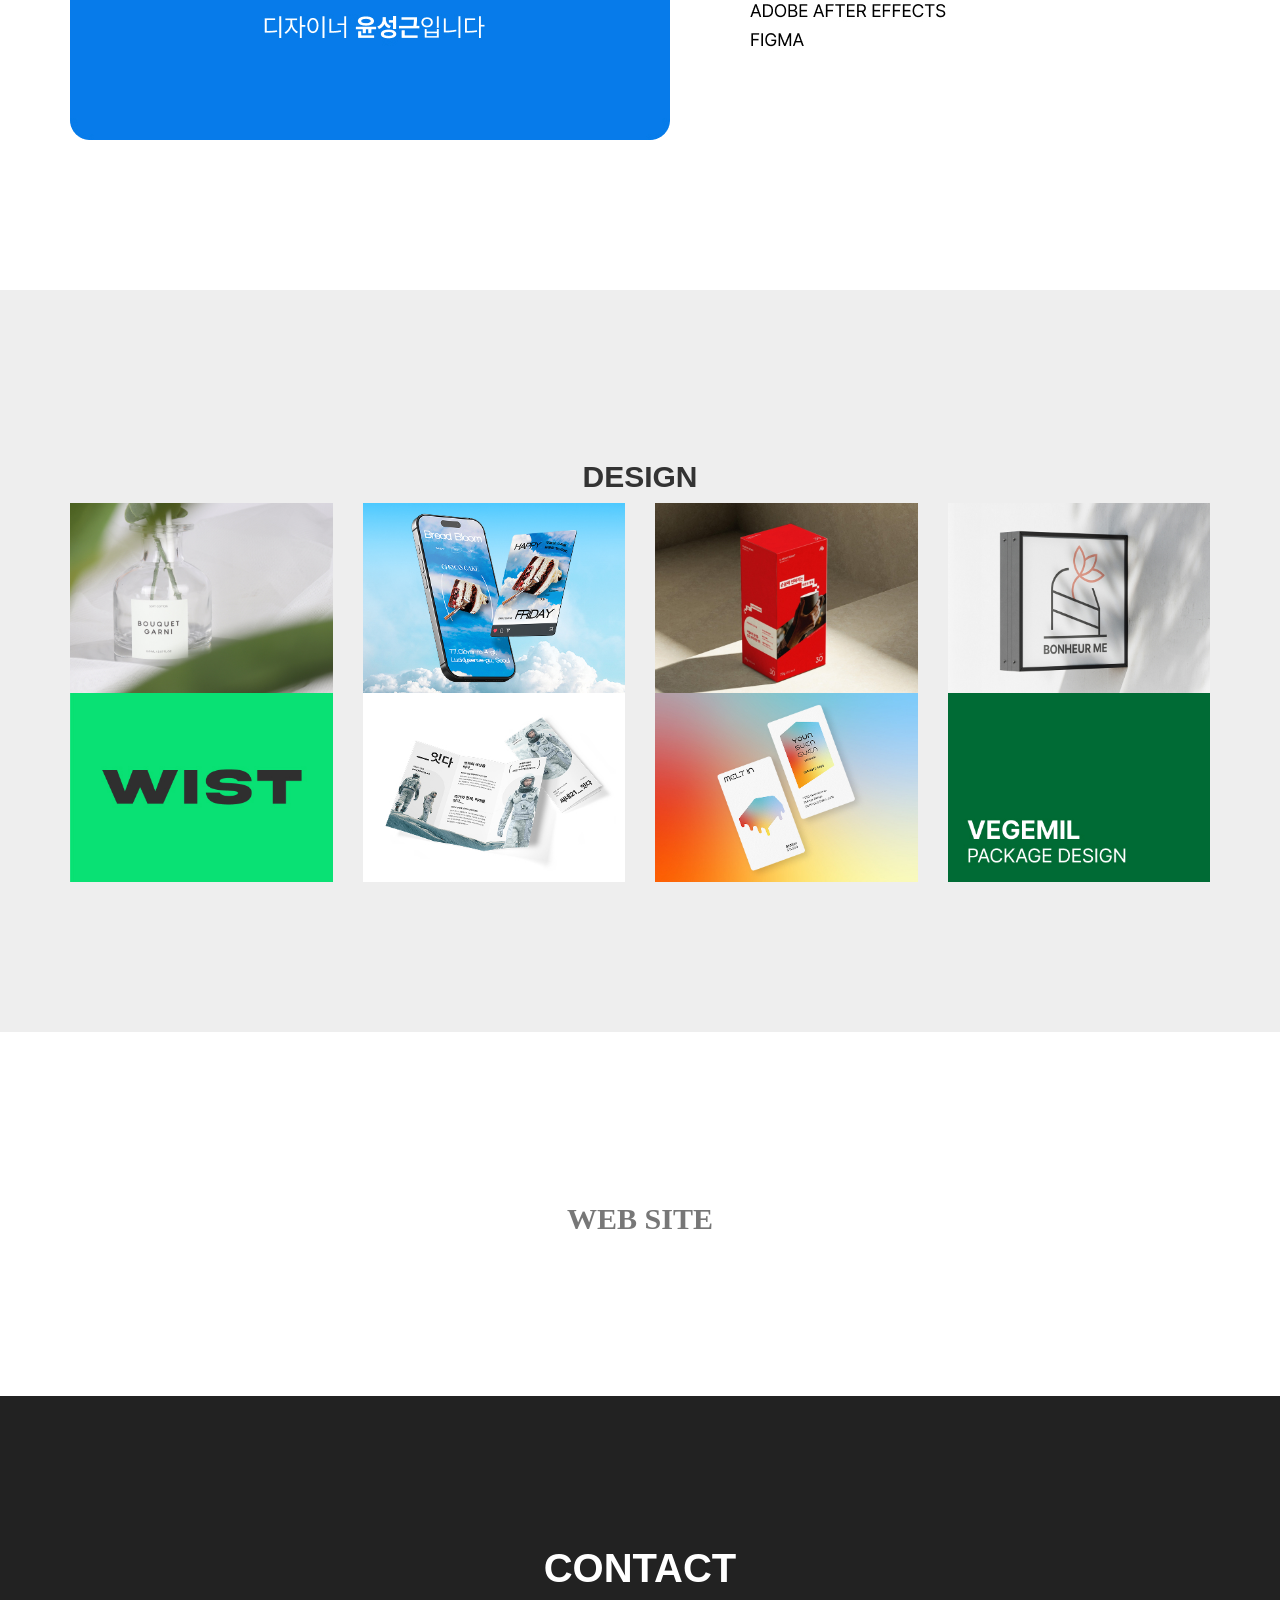
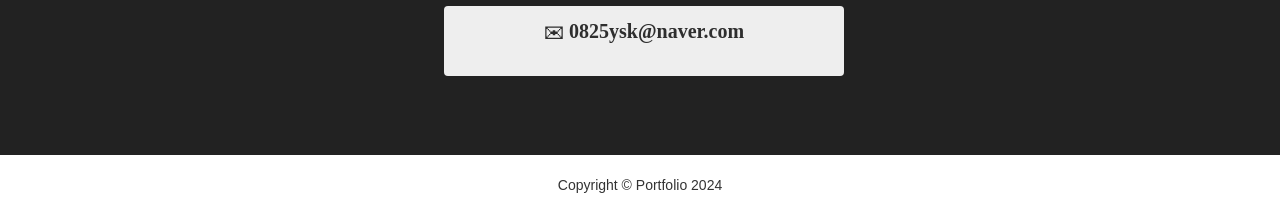
==== commit 3555b086: "Add files via upload" ====
--- a/index0.html
+++ b/index0.html
@@ -309,7 +309,7 @@
                 </div>
               </div>
               <img
-                src="img/portfolio/port01.jpg"
+                src="img/portfolio/삼천리_썸네일.jpg"
                 class="img-responsive"
                 alt=""
               />
@@ -346,7 +346,11 @@
                   <i class="fa fa-plus fa-3x"></i>
                 </div>
               </div>
-              <img src="img/portfolio/shm.png" class="img-responsive" alt="" />
+              <img
+                src="img/portfolio/가구브랜드_썸네일.jpg"
+                class="img-responsive"
+                alt=""
+              />
             </a>
             <div class="portfolio-caption"></div>
           </div>
@@ -386,7 +390,7 @@
                 class="glyphicon glyphicon-envelope"
                 aria-hidden="true"
               ></span>
-              ads7710@naver.com
+              0825ysk@naver.com
             </div>
           </div>
         </div>
@@ -565,8 +569,8 @@
             <div class="row">
               <div class="col-lg-12 col-lg-offset-2">
                 <div class="modal-body">
-                  <h2>Brand</h2>
-                  <p class="item-intro text-muted">Brand work</p>
+                  <h2>BANNER</h2>
+                  <p class="item-intro text-muted">sns banner work</p>
                   <img
                     class="img-responsive img-centered"
                     src="img/portfolio/sns 배너.jpg"
@@ -575,9 +579,9 @@
                   <img
                     class="img-responsive img-centered"
                     src="img/portfolio/doggy-on.jpg"
-                    alt="상품 사진 밝기 보"
-                  />
-                  <p>기업에 맞는 브랜드 디자인을 할 수 있습나다.</p>
+                    alt=""
+                  />
+                  <p>각 주제에 맞는 SNS배너를 제작할 수 있습니다</p>
                   <p></p>
                   <button
                     type="button"
@@ -614,19 +618,15 @@
               <div class="col-lg-12 col-lg-offset-2">
                 <div class="modal-body">
                   <!-- Project Details Go Here -->
-                  <h2>Web site work</h2>
+                  <h2>Pakege Design</h2>
                   <p class="item-intro text-muted"></p>
                   <p class="item-intro text-muted">
-                    <span> view </span>
-                    <a href="http://id.dothome.co.kr">
-                      http://id.dothome.co.kr
-                    </a>
+                    <span> coffee pakege </span>
+                    <a href="http://id.dothome.co.kr"> </a>
                   </p>
                   <p class="item-intro text-muted">
-                    <span> Adobe XD or Figma link </span>
-                    <a href="http://id.dothome.co.kr">
-                      https://www.figma.com/file
-                    </a>
+                    <span> </span>
+                    <a href="http://id.dothome.co.kr"> </a>
                   </p>
 
                   <img
@@ -671,8 +671,8 @@
               <div class="col-lg-12 col-lg-offset-2">
                 <div class="modal-body">
                   <!-- Project Details Go Here -->
-                  <h2>Web site work</h2>
-                  <p class="item-intro text-muted">Web site work 제작</p>
+                  <h2>Brand</h2>
+                  <p class="item-intro text-muted">떡케이크 공방 로고제작</p>
 
                   <img
                     class="img-responsive img-centered"
@@ -715,15 +715,14 @@
               <div class="col-lg-12 col-lg-offset-2">
                 <div class="modal-body">
                   <!-- Project Details Go Here -->
-                  <h2>Shoppingmall Website</h2>
+                  <h2>Ux ui design</h2>
                   <p class="item-intro text-muted"></p>
                   <h3>
-                    Link :<a
+                    <a
                       href="http://gkflfl333.cafe24.com/"
                       style="text-transform: lowercase; font-style: italic"
                     >
-                      http://gkflfl333.cafe24.com/</a
-                    >
+                    </a>
                   </h3>
                   <img
                     class="img-centered"
@@ -766,8 +765,8 @@
               <div class="col-lg-12 col-lg-offset-2">
                 <div class="modal-body">
                   <!-- Project Details Go Here -->
-                  <h2>UI/UX Mobile Design</h2>
-                  <p class="item-intro text-muted">UI/UX Mobile Design</p>
+                  <h2>editorial design</h2>
+                  <p class="item-intro text-muted">씨네21 리플렛 디자인</p>
                   <img
                     class="img-responsive img-centered"
                     src="img/portfolio/리플렛_상세페이지.jpg"
@@ -809,8 +808,8 @@
               <div class="col-lg-12 col-lg-offset-2">
                 <div class="modal-body">
                   <!-- Project Details Go Here -->
-                  <h2>UI/UX Mobile Design</h2>
-                  <p class="item-intro text-muted">UI/UX Mobile Design</p>
+                  <h2>Business card design</h2>
+                  <p class="item-intro text-muted">디자이너 개인명함 디자인</p>
                   <img
                     class="img-responsive img-centered"
                     src="img/portfolio/명함_상세페이지.jpg"
@@ -852,8 +851,10 @@
               <div class="col-lg-12 col-lg-offset-2">
                 <div class="modal-body">
                   <!-- Project Details Go Here -->
-                  <h2>UI/UX Mobile Design</h2>
-                  <p class="item-intro text-muted">UI/UX Mobile Design</p>
+                  <h2>design research</h2>
+                  <p class="item-intro text-muted">
+                    베지밀 디자인리서치 & 패키지 리디자인
+                  </p>
                   <img
                     class="img-responsive img-centered"
                     src="img/portfolio/리서치 상세.jpg"
@@ -899,6 +900,67 @@
                   <!-- Project Details Go Here -->
                   <h2>LIVE Website</h2>
                   <h5>Responsive Renewal web Design</h5>
+                  <p>
+                    <button class="btn btn-primary">
+                      <a
+                        href="https://ysk0124.github.io/project1_ppt.pdf"
+                        style="text-transform: lowercase; font-style: italic"
+                      >
+                        기획서 보기
+                      </a>
+                    </button>
+                    <button class="btn btn-primary">
+                      <a
+                        href="https://ysk0124.github.io/project1_sever/index.html"
+                        style="text-transform: lowercase; font-style: italic"
+                      >
+                        사이트 바로가기
+                      </a>
+                    </button>
+                  </p>
+                  <img
+                    class="img-responsive img-centered"
+                    src="img/portfolio/삼천리_상세페이지.jpg"
+                    alt=""
+                  />
+                  <p></p>
+                  <button
+                    type="button"
+                    class="btn btn-primary"
+                    data-dismiss="modal"
+                  >
+                    <i class="fa fa-times"></i> Close Project
+                  </button>
+                </div>
+              </div>
+            </div>
+          </div>
+        </div>
+      </div>
+    </div>
+
+    <!-- Portfolio Modal 10 -->
+    <div
+      class="portfolio-modal modal fade"
+      id="portfolioModal10"
+      tabindex="-1"
+      role="dialog"
+      aria-hidden="true"
+    >
+      <div class="modal-dialog">
+        <div class="modal-content">
+          <div class="close-modal" data-dismiss="modal">
+            <div class="lr">
+              <div class="rl"></div>
+            </div>
+          </div>
+          <div class="container">
+            <div class="row">
+              <div class="col-lg-12 col-lg-offset-2">
+                <div class="modal-body">
+                  <!-- Project Details Go Here -->
+                  <h2>Website Project</h2>
+                  <h5 class="item-intro text-muted">Renewal web Design</h5>
                   <p>
                     <button class="btn btn-primary">
                       <a
@@ -910,6 +972,14 @@
                     </button>
                     <button class="btn btn-primary">
                       <a
+                        href="https://ysk0124.github.io/project0_sever/index.html"
+                        style="text-transform: lowercase; font-style: italic"
+                      >
+                        모바일 디자인
+                      </a>
+                    </button>
+                    <button class="btn btn-primary">
+                      <a
                         href="https://ysk0124.github.io/project2_sever/index.html"
                         style="text-transform: lowercase; font-style: italic"
                       >
@@ -919,7 +989,7 @@
                   </p>
                   <img
                     class="img-responsive img-centered"
-                    src="img/portfolio/p09.jpg"
+                    src="img/portfolio/p10.jpg"
                     alt=""
                   />
                   <p></p>
@@ -938,48 +1008,32 @@
       </div>
     </div>
 
-    <!-- Portfolio Modal 10 -->
-    <div
-      class="portfolio-modal modal fade"
-      id="portfolioModal10"
-      tabindex="-1"
-      role="dialog"
-      aria-hidden="true"
-    >
-      <div class="modal-dialog">
-        <div class="modal-content">
-          <div class="close-modal" data-dismiss="modal">
-            <div class="lr">
-              <div class="rl"></div>
-            </div>
-          </div>
-          <div class="container">
-            <div class="row">
-              <div class="col-lg-12 col-lg-offset-2">
-                <div class="modal-body">
-                  <!-- Project Details Go Here -->
-                  <h2>Website Project</h2>
-                  <h5 class="item-intro text-muted">Renewal web Design</h5>
+    <!-- Portfolio Modal 11 -->
+    <div
+      class="portfolio-modal modal fade"
+      id="portfolioModal11"
+      tabindex="-1"
+      role="dialog"
+      aria-hidden="true"
+    >
+      <div class="modal-dialog">
+        <div class="modal-content">
+          <div class="close-modal" data-dismiss="modal">
+            <div class="lr">
+              <div class="rl"></div>
+            </div>
+          </div>
+          <div class="container">
+            <div class="row">
+              <div class="col-lg-12 col-lg-offset-2">
+                <div class="modal-body">
+                  <!-- Project Details Go Here -->
+                  <h2>Shoppingmall Design</h2>
+                  <h5 class="item-intro text-muted">Cafe24 Design</h5>
                   <p>
                     <button class="btn btn-primary">
                       <a
-                        href="http://bootnip.dothome.co.kr/project.pdf"
-                        style="text-transform: lowercase; font-style: italic"
-                      >
-                        기획서 보기
-                      </a>
-                    </button>
-                    <button class="btn btn-primary">
-                      <a
-                        href="http://gkflfl333.cafe24.com/"
-                        style="text-transform: lowercase; font-style: italic"
-                      >
-                        Figma Design
-                      </a>
-                    </button>
-                    <button class="btn btn-primary">
-                      <a
-                        href="http://gkflfl333.cafe24.com/"
+                        href="https://sk8641.cafe24.com/"
                         style="text-transform: lowercase; font-style: italic"
                       >
                         사이트 바로가기
@@ -988,60 +1042,7 @@
                   </p>
                   <img
                     class="img-responsive img-centered"
-                    src="img/portfolio/p10.jpg"
-                    alt=""
-                  />
-                  <p></p>
-                  <button
-                    type="button"
-                    class="btn btn-primary"
-                    data-dismiss="modal"
-                  >
-                    <i class="fa fa-times"></i> Close Project
-                  </button>
-                </div>
-              </div>
-            </div>
-          </div>
-        </div>
-      </div>
-    </div>
-
-    <!-- Portfolio Modal 11 -->
-    <div
-      class="portfolio-modal modal fade"
-      id="portfolioModal11"
-      tabindex="-1"
-      role="dialog"
-      aria-hidden="true"
-    >
-      <div class="modal-dialog">
-        <div class="modal-content">
-          <div class="close-modal" data-dismiss="modal">
-            <div class="lr">
-              <div class="rl"></div>
-            </div>
-          </div>
-          <div class="container">
-            <div class="row">
-              <div class="col-lg-12 col-lg-offset-2">
-                <div class="modal-body">
-                  <!-- Project Details Go Here -->
-                  <h2>Shoppingmall Design</h2>
-                  <h5 class="item-intro text-muted">Cafe24 Design</h5>
-                  <p>
-                    <button class="btn btn-primary">
-                      <a
-                        href="http://gkflfl333.cafe24.com/"
-                        style="text-transform: lowercase; font-style: italic"
-                      >
-                        사이트 바로가기
-                      </a>
-                    </button>
-                  </p>
-                  <img
-                    class="img-responsive img-centered"
-                    src="img/portfolio/shop.jpg"
+                    src="img/portfolio/가구브랜드_상세페이지.jpg"
                     alt=""
                   />
                   <p></p>
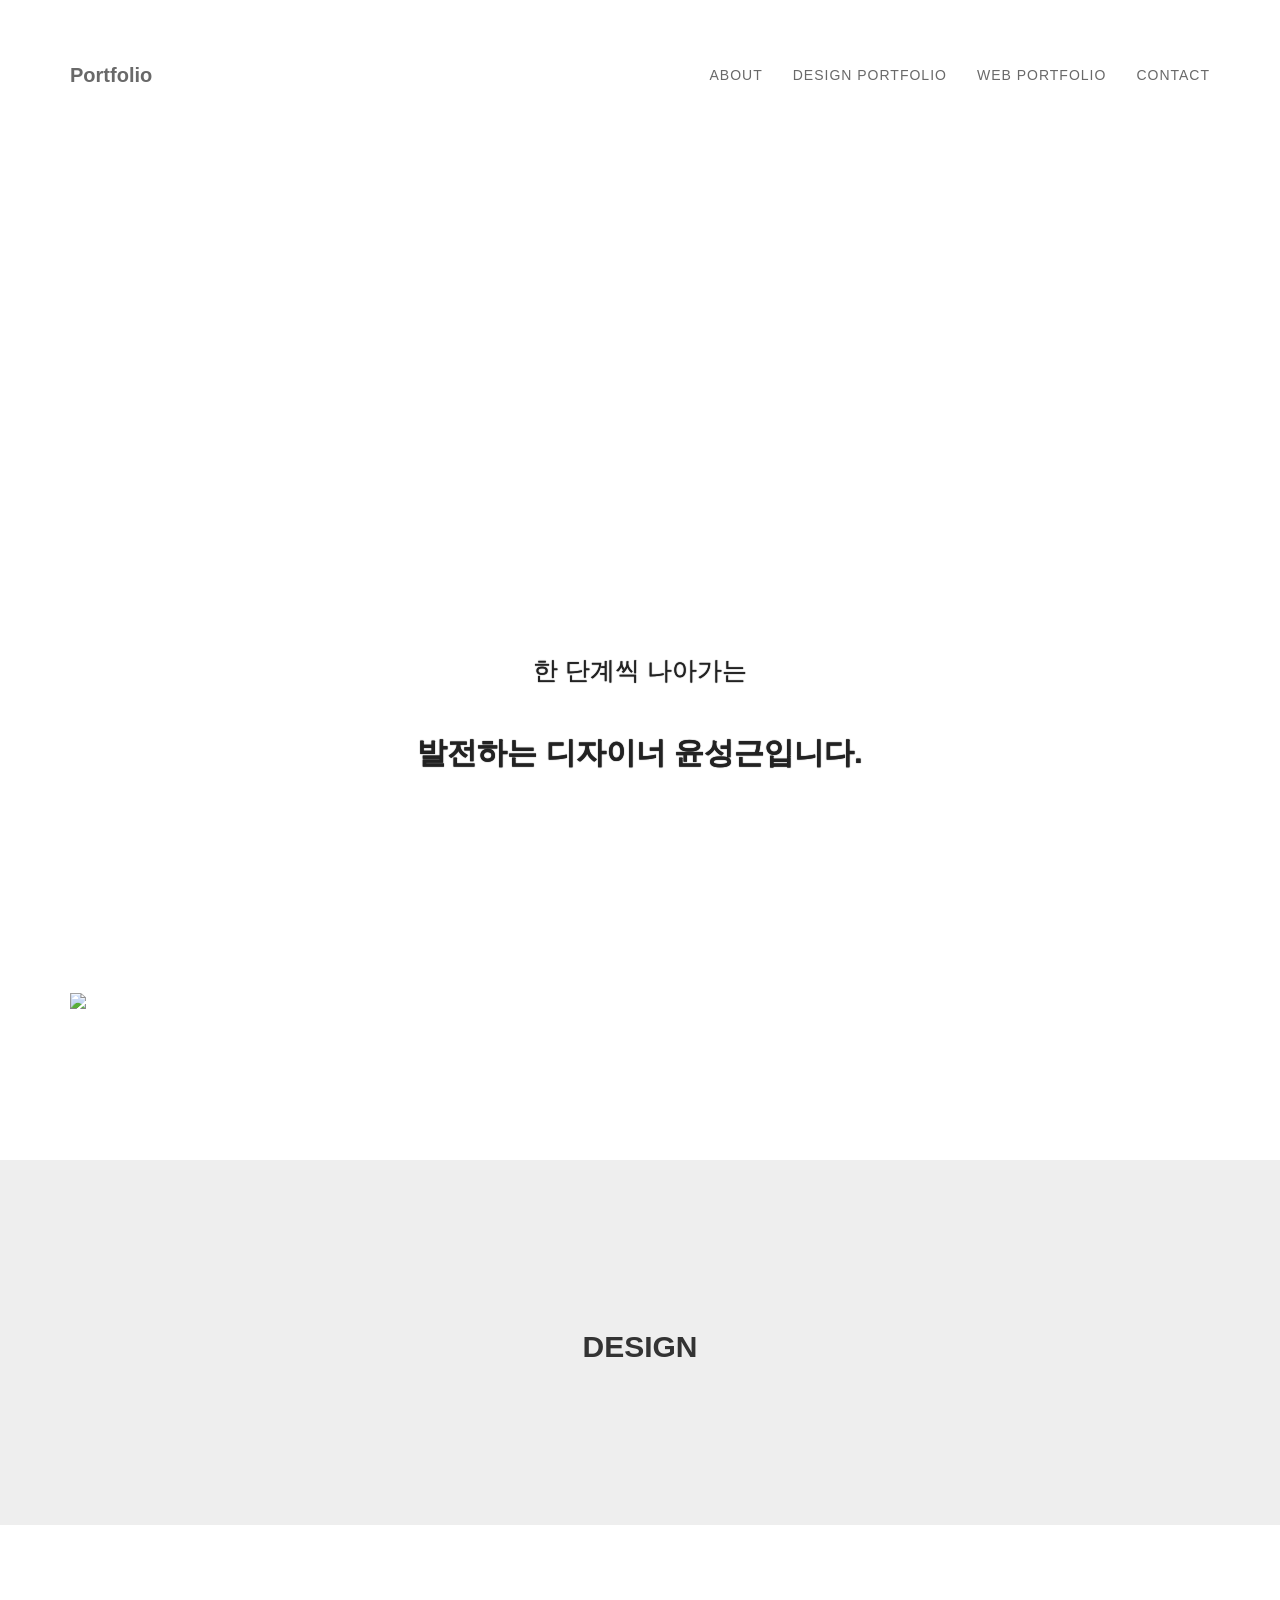
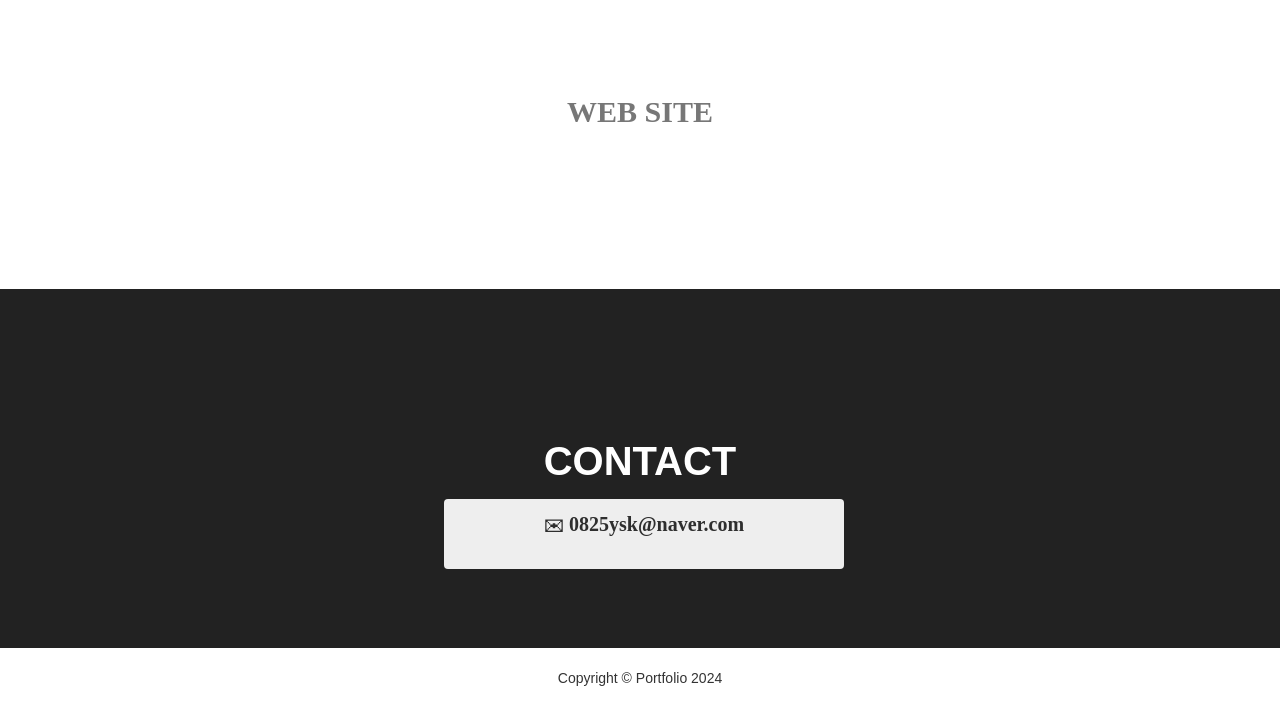
==== commit 214e9aec: "Add files via upload" ====
--- a/index0.html
+++ b/index0.html
@@ -328,7 +328,7 @@
                 </div>
               </div>
               <img
-                src="img/portfolio/port05.jpg"
+                src="img/portfolio/삼천리_썸네일.jpg"
                 class="img-responsive"
                 alt=""
               />
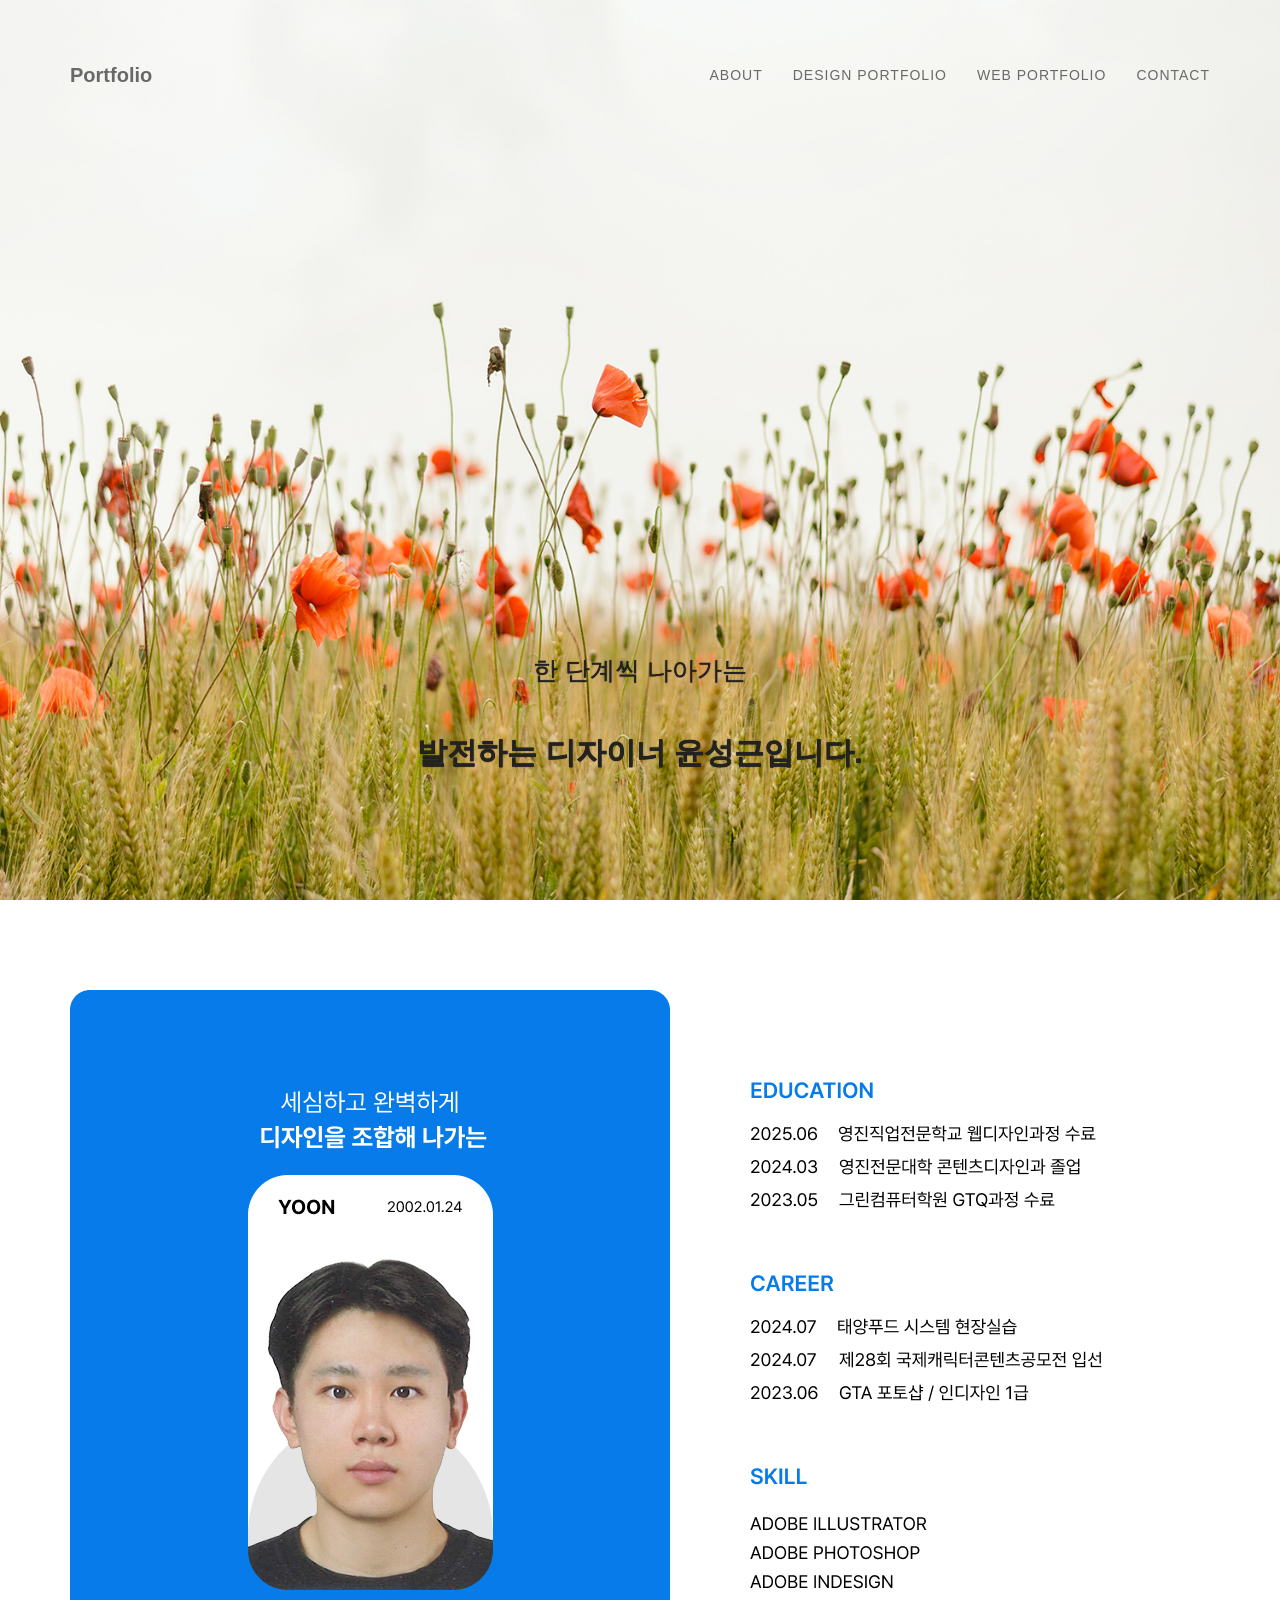
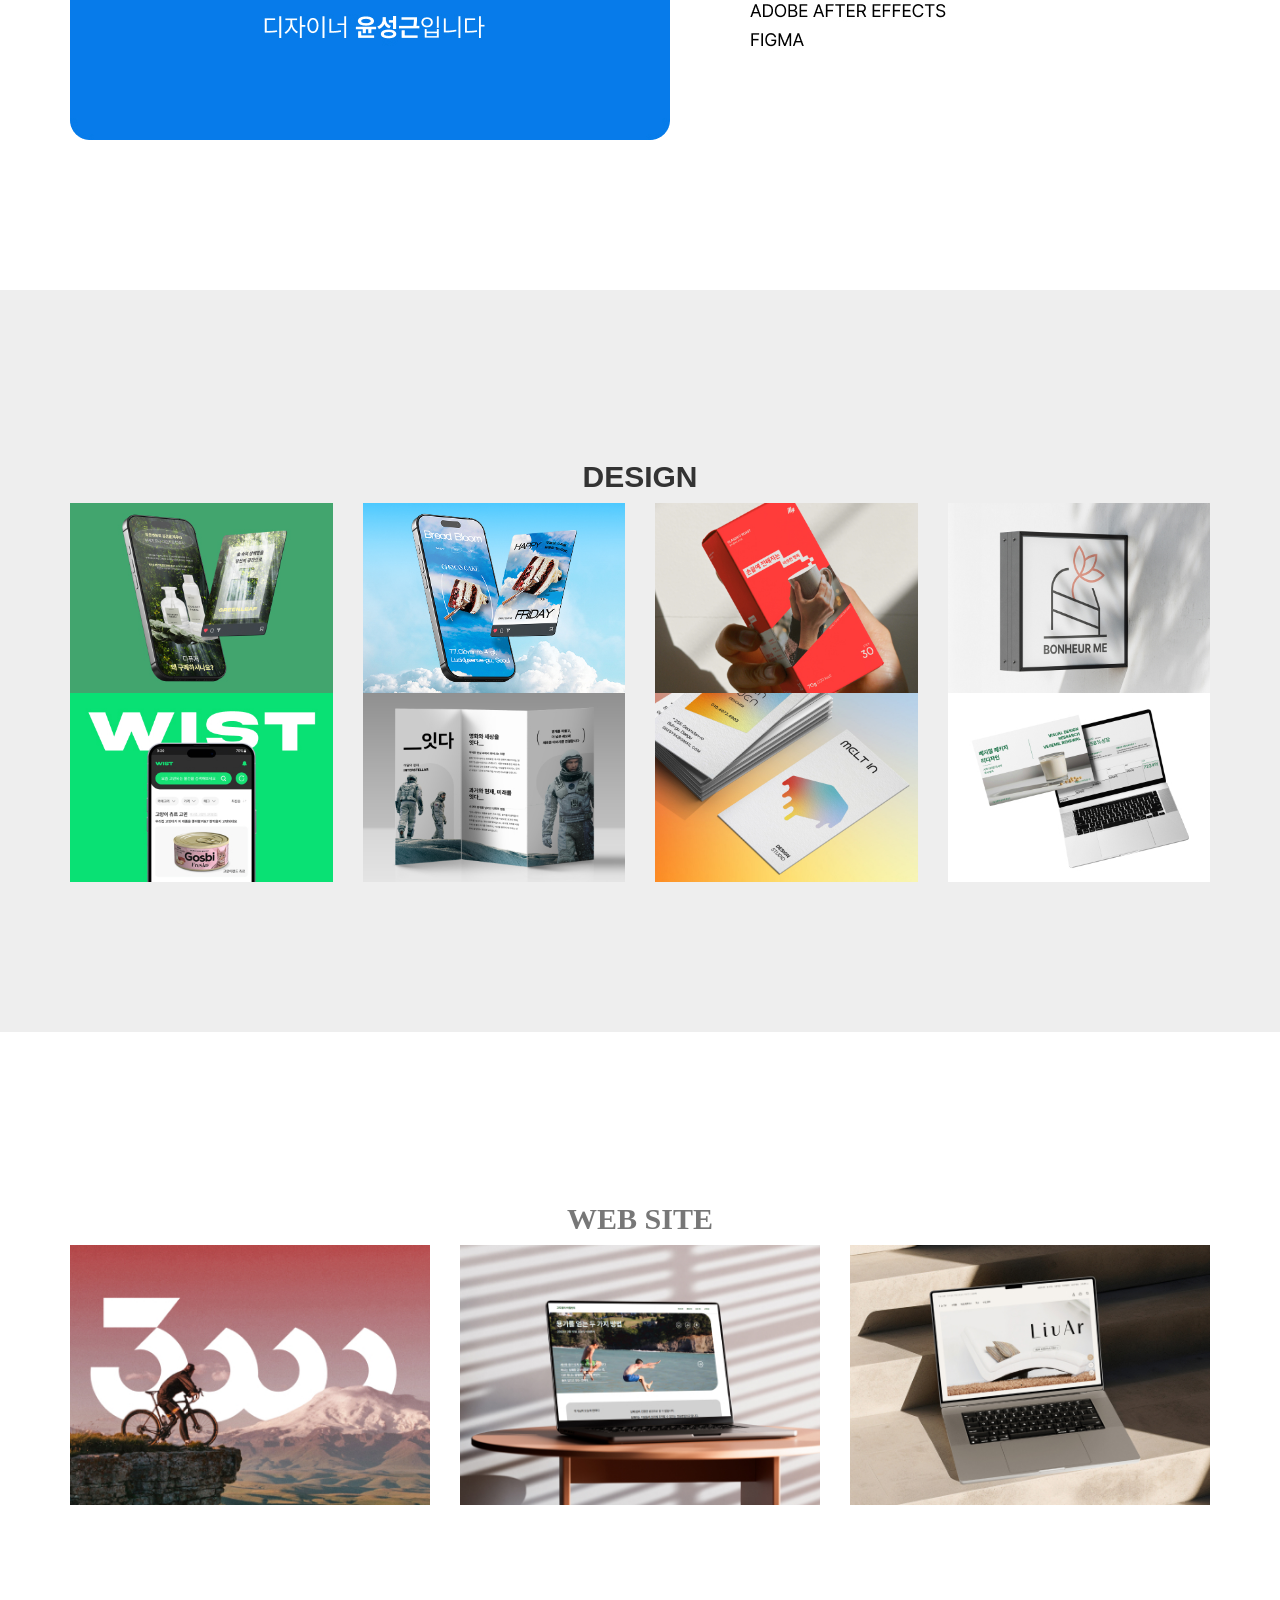
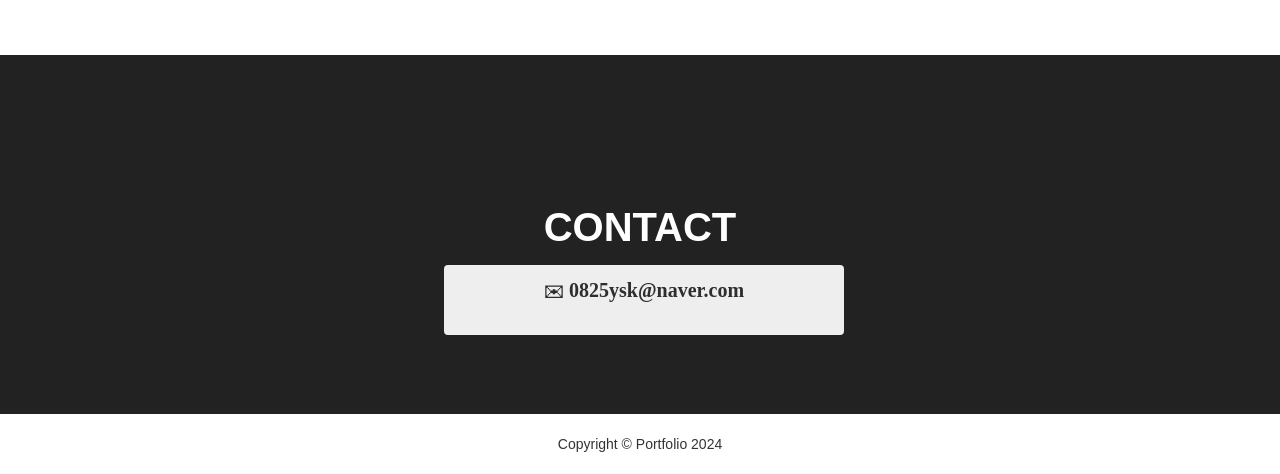
==== commit c7b6ac13: "Add files via upload" ====
--- a/index0.html
+++ b/index0.html
@@ -273,7 +273,7 @@
                 </div>
               </div>
               <img
-                src="img/portfolio/리서치_썸네일.jpg"
+                src="img/portfolio/리서치_썸네일2.jpg"
                 class="img-responsive"
                 alt=""
               />
@@ -328,7 +328,7 @@
                 </div>
               </div>
               <img
-                src="img/portfolio/삼천리_썸네일.jpg"
+                src="img/portfolio/고도원_썸네일 (1).jpg"
                 class="img-responsive"
                 alt=""
               />
@@ -989,7 +989,7 @@
                   </p>
                   <img
                     class="img-responsive img-centered"
-                    src="img/portfolio/p10.jpg"
+                    src="img/portfolio/고도원_상세페이지.jpg"
                     alt=""
                   />
                   <p></p>
